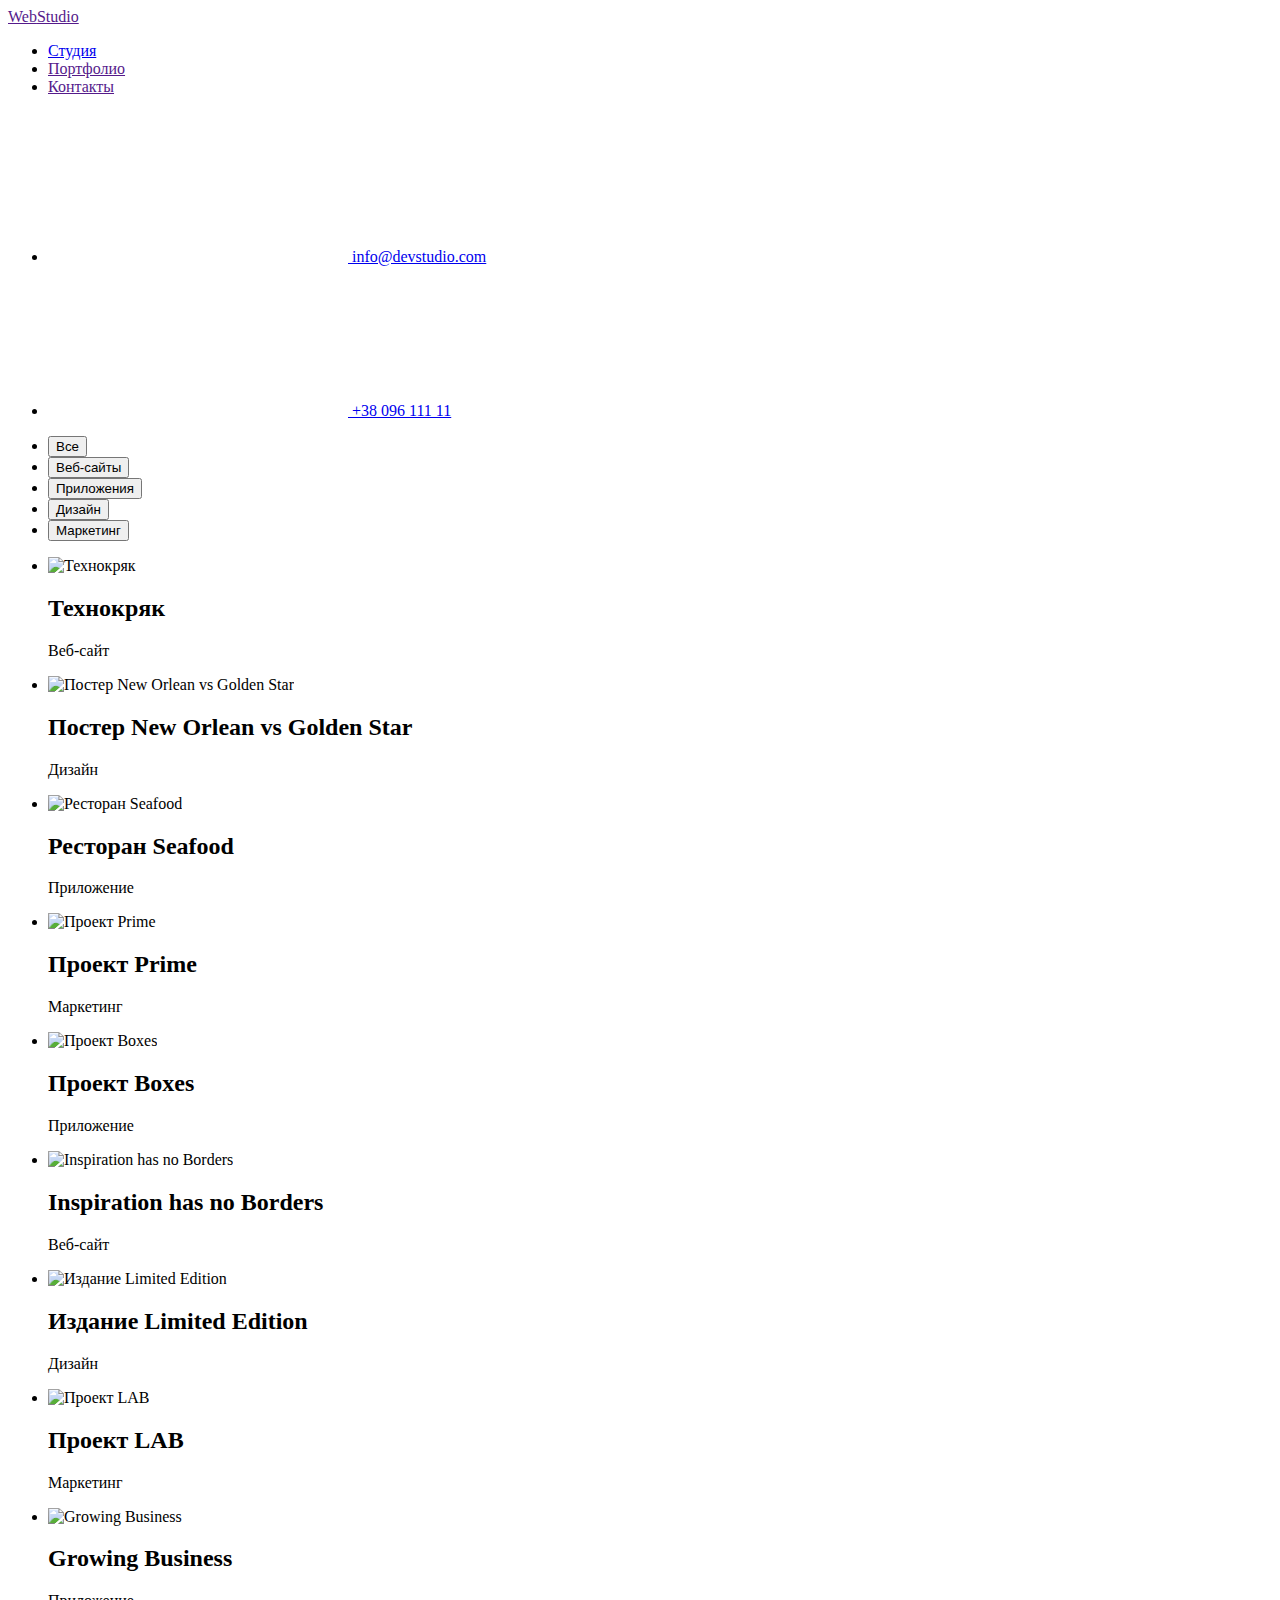
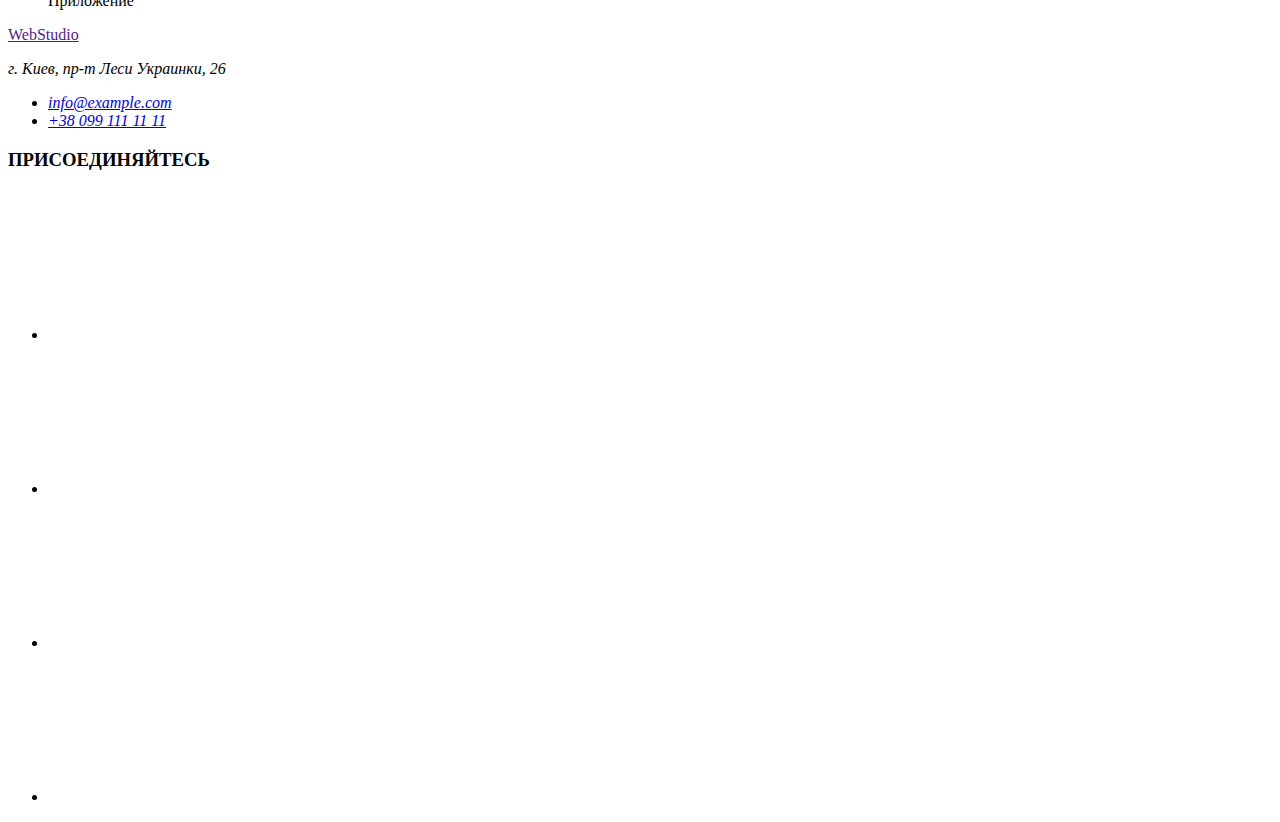
==== portfolio.html @ 8eed4dbb "добавляє основні файли" ====
<!DOCTYPE html>
<html lang="ru">

<head>
    <meta charset="UTF-8">
    <meta name="viewport" content="width=device-width, initial-scale=1.0">
    <title>Document</title>
    <link rel="preconnect" href="https://fonts.gstatic.com">
    <link
        href="https://fonts.googleapis.com/css2?family=Raleway:wght@700&family=Roboto:wght@400;500;700;900&display=swap"
        rel="stylesheet">

    <link rel="stylesheet" href="./css/styles.css">
</head>

<body class="page">
    <header class="page-header">
        <!--CONTAINER-->
        <div class="container">
            <nav class="main-nav">
                <a href="" class="page-logo__header">Web<span class="accent-black">Studio</span></a>

                <ul class="site-nav">
                    <li class="item"><a href="./index.html" class="link">Студия</a></li>
                    <li class="item"><a href="" class="link current">Портфолио</a></li>
                    <li class="item"><a href="" class="link">Контакты</a></li>
                </ul>
                <ul class="contacts">
                    <li class="item"><a href="mailto:info@devstudio.com" class="mail">
                            <svg class="address-icon">
                                <use href="./imagesdecoration/sprite.svg#icon-envelope"></use>
                            </svg>
                            info@devstudio.com</a></li>
                    <li class="item"><a href="tel:+3809611111" class="phone">
                            <svg class="address-icon-smartphone">
                                <use href="./imagesdecoration/sprite.svg#icon-smartphone"></use>
                            </svg>
                            +38 096 111 11</a></li>
                </ul>
            </nav>
        </div>
    </header>
    <main>
        <section class="feature-list-portfolio">
            <!--CONTAINER-->
            <div class="container">
                <ul class="filter">

                    <li class="item"><button class="portf-button">Все</button></li>
                    <li class="item"><button class="portf-button">Веб-сайты</button></li>
                    <li class="item"><button class="portf-button">Приложения</button></li>
                    <li class="item"><button class="portf-button">Дизайн</button></li>
                    <li class="item"><button class="portf-button">Маркетинг</button></li>
                </ul>
                <ul class="flex-element">

                    <li class="item-element">
                        <article class="card-portfolio">
                            <div class="thumb-portfolio">
                                <img src="./imagesforportf/photo1.jpg" alt="Технокряк" width="370" />
                            </div>
                            <div class="element-container">
                                <h2 class="title"> Технокряк</h2>
                                <p class="variety"> Веб-сайт</p>
                            </div>
                        </article>
                    </li>

                    <li class="item-element">
                        <article class="card-portfolio">
                            <div class="thumb-portfolio">
                                <img src="./imagesforportf/photo2.jpg" alt="Постер New Orlean vs Golden Star"
                                    width="370" />
                            </div>
                            <div class="element-container">
                                <h2 class="title"> Постер New Orlean vs Golden Star</h2>
                                <p class="variety"> Дизайн</p>
                            </div>
                        </article>
                    </li>

                    <li class="item-element">
                        <article class="card-portfolio">
                            <div class="thumb-portfolio">
                                <img src="./imagesforportf/photo3.jpg" alt="Ресторан Seafood" width="370" />
                            </div>
                            <div class="element-container">
                                <h2 class="title"> Ресторан Seafood</h2>
                                <p class="variety"> Приложение</p>
                            </div>
                        </article>
                    </li>

                    <li class="item-element">
                        <article class="card-portfolio">
                            <div class="thumb-portfolio">
                                <img src="./imagesforportf/photo4.jpg" alt="Проект Prime" width="370" />
                            </div>
                            <div class="element-container">
                                <h2 class="title"> Проект Prime</h2>
                                <p class="variety"> Маркетинг</p>
                            </div>
                        </article>
                    </li>

                    <li class="item-element">
                        <article class="card-portfolio">
                            <div class="thumb-portfolio">
                                <img src="./imagesforportf/photo5.jpg" alt="Проект Boxes" width="370" />
                            </div>
                            <div class="element-container">
                                <h2 class="title"> Проект Boxes</h2>
                                <p class="variety"> Приложение</p>
                            </div>
                        </article>
                    </li>

                    <li class="item-element">
                        <article class="card-portfolio">
                            <div class="thumb-portfolio">
                                <img src="./imagesforportf/photo6.jpg" alt="Inspiration has no Borders" width="370" />
                            </div>
                            <div class="element-container">
                                <h2 class="title"> Inspiration has no Borders</h2>
                                <p class="variety"> Веб-сайт</p>
                            </div>
                        </article>
                    </li>

                    <li class="item-element">
                        <article class="card-portfolio">
                            <div class="thumb-portfolio">
                                <img src="./imagesforportf/photo7.jpg" alt="Издание Limited Edition" width="370" />
                            </div>
                            <div class="element-container">
                                <h2 class="title"> Издание Limited Edition</h2>
                                <p class="variety"> Дизайн</p>
                            </div>
                        </article>
                    </li>

                    <li class="item-element">
                        <article class="card-portfolio">
                            <div class="thumb-portfolio">
                                <img src="./imagesforportf/photo8.jpg" alt="Проект LAB" width="370" />
                            </div>
                            <div class="element-container">
                                <h2 class="title"> Проект LAB</h2>
                                <p class="variety"> Маркетинг</p>
                            </div>
                        </article>
                    </li>

                    <li class="item-element">
                        <article class="card-portfolio">
                            <div class="thumb-portfolio">
                                <img src="./imagesforportf/photo9.jpg" alt="Growing Business" width="370" />
                            </div>
                            <div class="element-container">
                                <h2 class="title"> Growing Business</h2>
                                <p class="variety"> Приложение</p>
                            </div>
                        </article>
                    </li>
                </ul>
            </div>
        </section>
    </main>
    <footer class="footer">
        <div class="footer-content">
            <div class="container">
    
                <a href="" class="page-logo__footer">Web<span class="accent-white">Studio</span></a>
    
                <address class="address-footer">
                    <p class="address">г. Киев, пр-т Леси Украинки, 26 </p>
                    <ul class="contact-info">
    
                        <li><a href="info@example.com" class="mail-contact">info@example.com</a></li>
    
                        <li><a href="tel:+380991111111" class="address-contact">+38 099 111 11 11</a></li>
                    </ul>
                </address>
            </div>
            <!-- FOOTER Social networks -->
            <div class="container">
                <h3 class="footer-networks"> ПРИСОЕДИНЯЙТЕСЬ </h3>
                <ul class="social-icons-footer">
                    <li class="social-icons-item-footer">
                        <a href="" class="social-icons-link-footer" target="_blank" rel="noopener noreferrer">
                            <svg class="social-icons-svg-footer">
                                <use href="./imagesdecoration/sprite.svg#icon-instagram"></use>
                            </svg>
                        </a>
                    </li>
    
                    <li class="social-icons-item-footer">
                        <a href="" class="social-icons-link-footer" target="_blank" rel="noopener noreferrer">
                            <svg class="social-icons-svg-footer">
                                <use href="./imagesdecoration/sprite.svg#icon-twitter"></use>
                            </svg>
                        </a>
                    </li>
    
                    <li class="social-icons-item-footer">
                        <a href="" class="social-icons-link-footer" target="_blank" rel="noopener noreferrer">
                            <svg class="social-icons-svg-footer">
                                <use href="./imagesdecoration/sprite.svg#icon-facebook"></use>
                            </svg>
                        </a>
                    </li>
    
                    <li class="social-icons-item-footer">
                        <a href="" class="social-icons-link-footer" target="_blank" rel="noopener noreferrer">
                            <svg class="social-icons-svg-footer">
                                <use href="./imagesdecoration/sprite.svg#icon-linkedin"></use>
                            </svg>
                        </a>
                    </li>
    
                </ul>
            </div>
        </div>
    </footer>
    
    
    </body>
    
    </html>
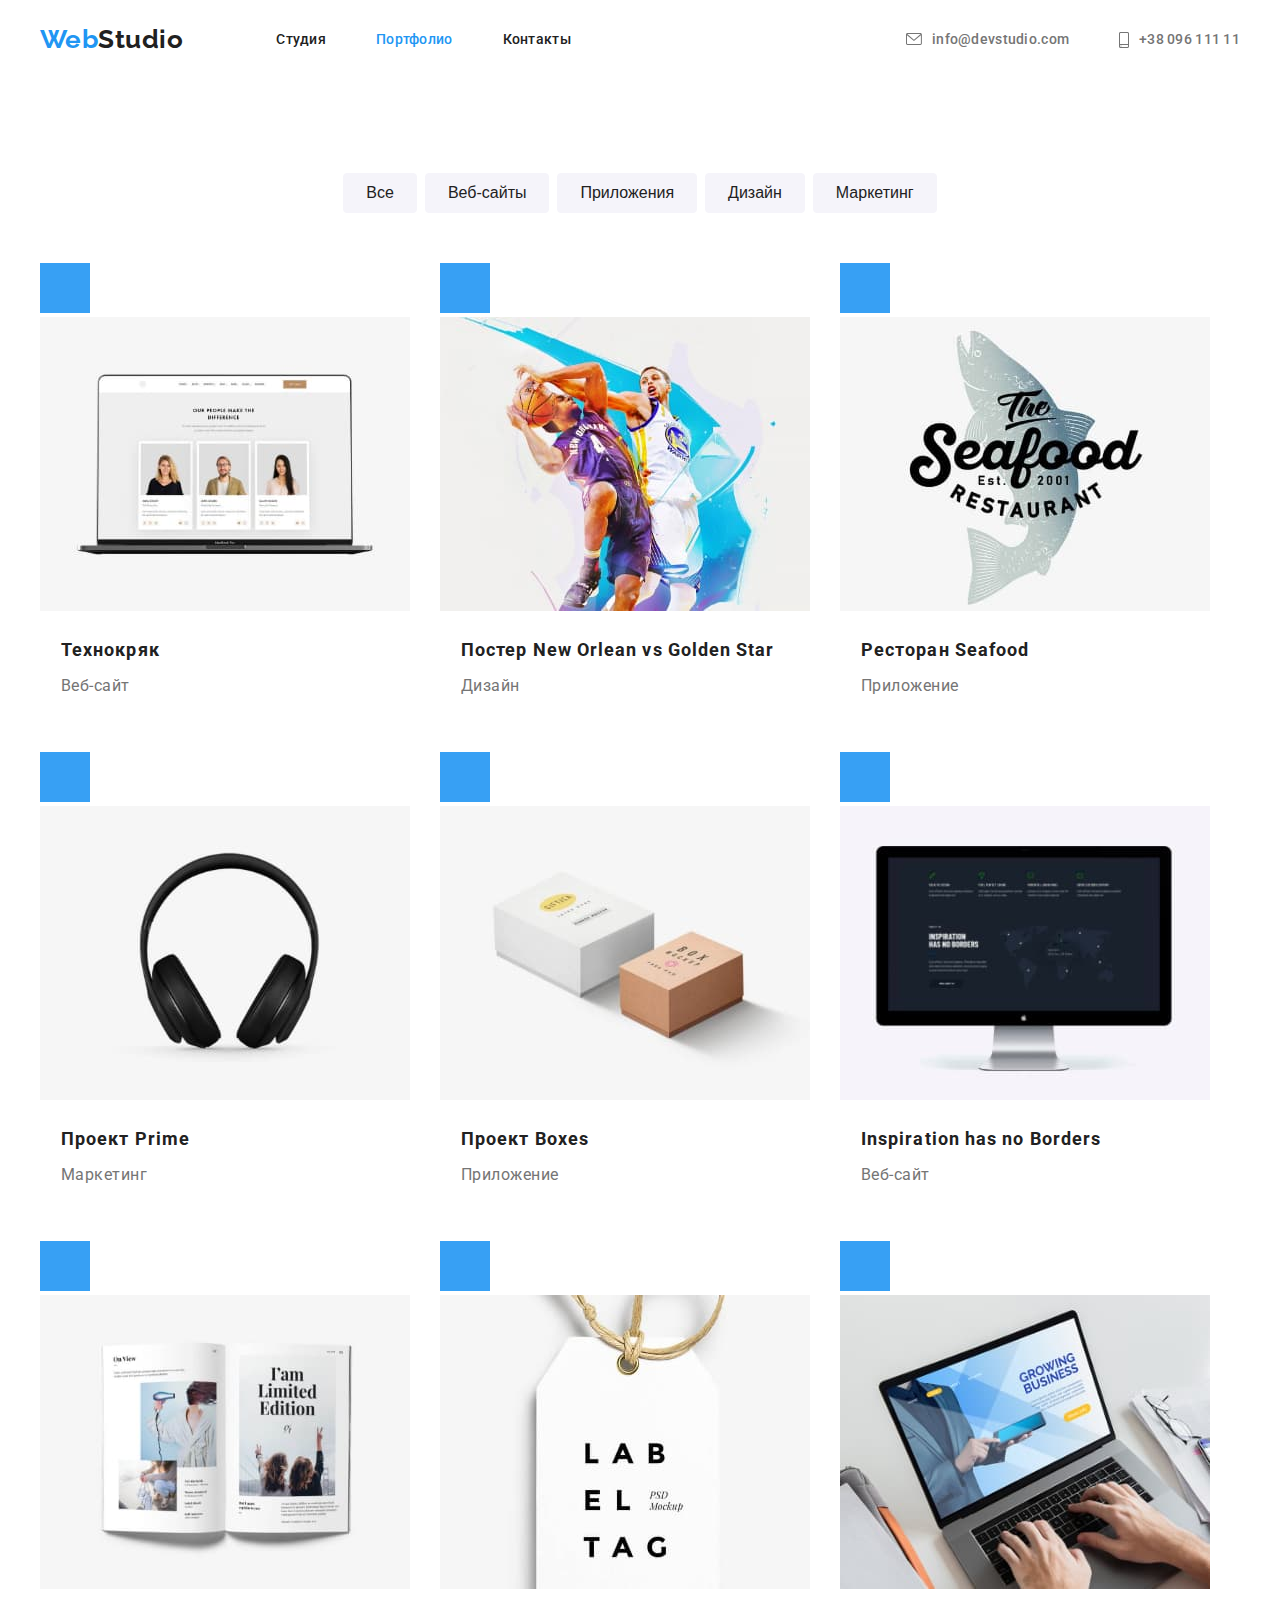
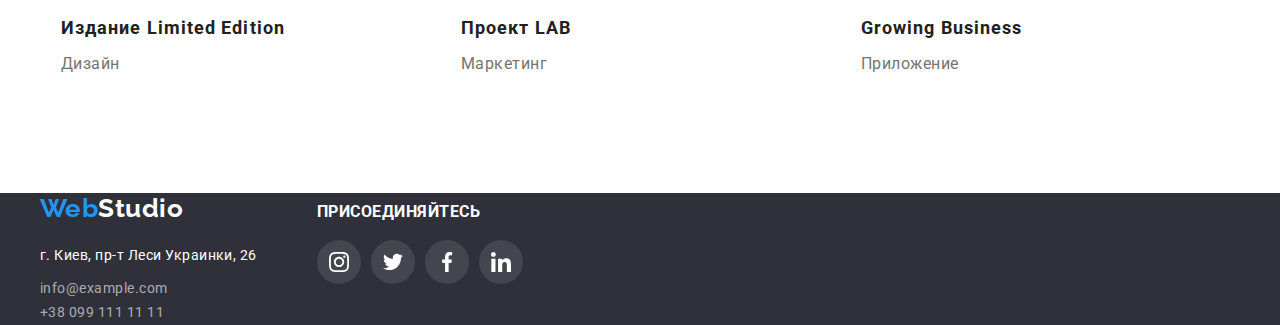
==== commit b798b8c6: "nkjl" ====
--- a/portfolio.html
+++ b/portfolio.html
@@ -167,8 +167,8 @@
         </section>
     </main>
     <footer class="footer">
-        <div class="footer-content">
-            <div class="container">
+        <div class="footer-content container">
+            <div class="logo-footer-container">
     
                 <a href="" class="page-logo__footer">Web<span class="accent-white">Studio</span></a>
     
@@ -183,7 +183,7 @@
                 </address>
             </div>
             <!-- FOOTER Social networks -->
-            <div class="container">
+            <div class="">
                 <h3 class="footer-networks"> ПРИСОЕДИНЯЙТЕСЬ </h3>
                 <ul class="social-icons-footer">
                     <li class="social-icons-item-footer">
--- a/css/styles.css
+++ b/css/styles.css
@@ -0,0 +1,1021 @@
+/*styles for index.html*/
+
+:root {
+  --primary-text-color: #757575;
+
+  --title-text-color: #212121;
+
+  --accent-color: #2196f3;
+
+  --primary-white-color: #ffffff;
+}
+
+body {
+  /*background-color: #f5f4fa;*/
+  color: #757575;
+
+  font-family: Roboto, sans-serif;
+
+  letter-spacing: 0.03em;
+
+  margin: 0;
+}
+
+/* цвет основного текста #757575 */
+
+/* вторичный цвет текста #212121 */
+
+/* белый цвет текста #FFFFFF */
+
+/* акцент : #2196F3 */
+
+/*Утиліти*/
+div {
+  padding: 0;
+  margin: 0;
+  list-style: none;
+}
+
+* {
+  margin: 0;
+  padding: 0;
+}
+
+/*general info about container*/
+
+.container {
+  width: 1200px;
+  padding-left: 15px;
+  padding-right: 15px;
+  margin-left: auto;
+  margin-right: auto;
+}
+/*Page header*/
+
+.page-header {
+  background-color: var(--primary-white-color);
+}
+ 
+.page-header {
+  border-bottom: 1px;
+}
+
+/*Main nav*/
+
+.main-nav,
+.site-nav,
+.contacts {
+  display: flex;
+}
+
+.main-nav {
+  /*padding-top: 24px;*/
+  align-items: center;
+}
+
+
+.site-nav {
+  display: flex;
+  margin-left: 93px;
+}
+
+.address-icon {
+  width: 16px;
+  height: 12px;
+  fill: currentColor;
+  margin-right: 10px;
+}
+
+.address-icon-smartphone {
+  width: 10px;
+  height: 16px;
+  fill: currentColor;
+  margin-right: 10px;
+}
+
+
+/*.site-nav .item {
+  outline:1px solid red;
+  background-color: blue;
+  /*margin-right: 50px;*/
+
+
+/*.site-nav .item:last-child {
+  margin-right: 0;
+}*/
+
+/*.site-nav .item:not(:last-child) {
+  margin-right: 50px;
+}*/
+
+.site-nav .item + .item {
+  margin-left: 50px;
+}
+
+
+.site-nav .link {
+  display: block;
+  padding-top: 32px;
+  padding-bottom: 32px;
+  
+  color: var(--title-text-color);
+
+  font-weight: 500;
+  font-size: 14px;
+  line-height: 1.1;
+  letter-spacing: 0.02em;
+  
+}
+
+.site-nav .link:hover,
+.site-nav .link:focus {
+  color: var(--accent-color);
+}
+
+.site-nav .link:focus {
+  border: none;
+}
+
+.site-nav .link.current {
+  color: var(--accent-color);
+}
+
+
+.contacts {
+  background-color: var(--primary-white-color);
+  margin-left: auto;
+  /*padding-top: 32px;
+  padding-bottom: 32px;
+  /*margin-left: 165.5px;*/
+}
+
+.contacts .item + .item {
+  margin-left: 50px;
+}
+
+
+/* Logo */
+.page-logo__header {
+  color: var(--accent-color);
+}
+.accent-black {
+  color: var(--title-text-color);
+}
+.page-logo__header,
+.accent-black {
+  font-family: raleway, sans-serif;
+
+  font-weight: bold;
+  font-size: 26px;
+  line-height: 1.19;
+}
+
+a {
+  text-decoration: none;
+}
+
+
+
+.contacts .mail {
+  color: var(--primary-text-color);
+  font-weight: 500;
+  font-size: 14px;
+  line-height: 1.1;
+  letter-spacing: 0.02em;
+
+  display: flex;
+  align-items: center;
+  /*margin-right: 50px;*/
+}
+
+.contacts .mail:hover {
+  color: var(--accent-color);
+}
+.contacts .phone {
+  color: var(--primary-text-color);
+
+  font-weight: 500;
+  font-size: 14px;
+  line-height: 1.1;
+  letter-spacing: 0.02em;
+
+  display: flex;
+  align-items: center;
+}
+.contacts .phone:hover {
+  color: var(--accent-color);
+}
+
+
+
+/* Hero*/
+
+/*.container-hero {
+  background-color: #2f303a;
+  width: 1200px;
+  padding-left: 15px;
+  padding-right: 15px;
+  margin-left: auto;
+  margin-right: auto;
+  border: 1px solid red;
+}*/
+
+/*.hero {
+  max-width: 1600px;
+  margin: 0 auto;
+  background-color: #2f303a;
+}*/
+
+.hero .hero-title {
+  margin: auto;
+}
+
+.hero-title {
+ 
+  color: #ffffff;
+
+  font-weight: 900;
+  font-size: 44px;
+  line-height: 1.36;
+  text-align: center;
+  letter-spacing: 0.06em;
+  text-transform: uppercase;
+  max-width: 696px;
+  margin: 0 auto;
+  margin-bottom: 30px;
+}
+
+.hero-index {
+  /*background-color: #2f303a;*/
+  padding: 200px 0;
+}
+
+.container-hero {
+  /*background-color: #2f303a;*/
+  width: 1200px;
+  padding-left: 15px;
+  padding-right: 15px;
+  margin-left: auto;
+  margin-right: auto;
+}
+
+/*Overlay*/
+
+.hero-index {
+  max-width: 1600px;
+  height: 600px;
+  margin-left: auto;
+  margin-right: auto;
+  background-image: linear-gradient(
+    to right,
+   rgba(47, 48, 58, 0.4), 40%, rgba(47, 48, 58, 0.4)
+   ),
+   url("../images/lowImgheader.jpg");
+  /*background-image: url("../images/lowImgheader.jpg");*/
+  background-size: cover;
+  background-repeat: no-repeat;
+  background-position: center;
+}
+
+/*Button*/
+
+.button {
+  width: 200px;
+}
+
+/*html {
+  box-sizing: border-box;
+}
+
+*,
+*::before,
+*::after {
+  box-sizing: inherit;
+}*/
+
+.button {
+  border-radius: 4px;
+  padding: 10px 32px;
+  color: var(--title-text-color);
+  background-color: var(--primary-white-color);
+  border: 1px solid transparent;
+  border-color: var(--accent-color);
+
+  min-width: 200px;
+  margin: 0 auto;
+  font-weight: bold;
+  font-size: 16px;
+  line-height: 1.8;
+  text-align: center;
+  align-items: center;
+  display: inline-block;
+  
+}
+
+.button {
+  display: block;
+  background-color: var(--accent-color);
+  color: var(--primary-white-color);
+  margin: 0 auto;
+  padding: 0 auto;
+  padding: 6.22px;
+}
+
+/* section*/
+
+.work {
+  /*
+  padding-left: 15px;
+  padding-right: 15px;
+  margin-left: auto;
+  margin-right: auto;
+  /*background-color: #e5e5e5;*/
+}
+
+.work  {
+  padding-top: 94px;
+  padding-bottom: 94px;
+}
+
+.section-title {
+  text-align: center;
+}
+
+.section-photo {
+  padding: 0;
+  margin: 0;
+  display: flex;
+
+  margin-left: -30px;
+}
+.section-photo > .photo {
+  flex-basis: calc(100% / 3 - 30px);
+  margin-left: 30px;
+}
+
+.section-work .section-title {
+  margin: 0 auto;
+  margin-bottom: 50px;
+  color: var(--title-text-color);
+
+  font-weight: 700;
+  font-size: 36px;
+  line-height: 1.16;
+  text-align: center;
+}
+
+
+.photo li {
+  margin-right: 30px;
+}
+
+.photo li:last-child {
+margin-right: 0;
+}
+
+
+.photo:nth-child(1n) {
+  margin-right: 0px;
+}
+
+/* Features */
+
+/*.title-list {
+  width: 270px;
+  display: inline-block;
+  display: flex;
+  margin-top: 94px;
+  margin-bottom: 94px;
+}*/
+
+/*.feature-list li {
+  width: 270px;
+  display: flex;
+  display: inline-block;
+  margin-top: 94px;
+  margin-bottom: 94px;*/
+}
+
+/*.feature-list .container {
+  background-color: #e5e5e5;
+}*/
+
+
+.content-list li {
+  width: 270px;
+  display: inline-block;
+  /*margin-top: 94px;*/
+}
+
+.title-list {
+ margin-right: 23px;
+ 
+}
+.title-list:last-child {
+  margin-right: 0;
+}
+
+.title-list-container {
+  display: flex;
+  align-items: center;
+  justify-content: center;
+  content:"";
+  height: 120px;
+  border-radius: 4px;
+  background-repeat: no-repeat;
+  background-color: #F5F4FA;
+  margin-bottom: 30px;
+  ;
+}
+
+
+
+/*.icon-attention::before {
+  background-image: url("../imagesdecoration/Vector.svg");
+}
+
+.icon-punctuality::before {
+  background-image: url("../imagesdecoration/Vector.svg2.svg");
+}
+
+.icon-planning::before {
+  background-image: url("../imagesdecoration/Vector.svg3.svg");
+}
+
+.icon-modern::before {
+  background-image: url("../imagesdecoration/astronaut\ 1.svg");
+}
+*/
+
+.icons {
+  display: flex;
+  align-items: center;
+  justify-content: center;
+}
+
+.icons-link {
+  display: flex;
+  align-items: center;
+  justify-content: center;
+  fill: #212121;
+}
+
+.icons-svg {
+  width: 70px;
+  height: 70px;
+}
+/*.icons-svg:hover,
+.icons-svg:focus {
+  stroke: var(--accent-color);
+}*/
+
+.feature {
+  padding-top: 94px;
+  display: flex;
+}
+
+.content-list {
+  display: flex;
+  margin-left: -30px;
+}
+
+.content-list > .title-list {
+  padding: 0;
+  margin: 0;
+  flex-basis: calc(100% / 4 -30px);
+
+  margin-left: 30px;
+}
+
+.feature .title {
+  margin-top: 0;
+  margin-bottom: 10px;
+  color: var(--title-text-color);
+
+  font-weight: 700;
+  font-size: 14px;
+  line-height: 1.1;
+  text-transform: uppercase;
+}
+
+
+.feature .paragraph {
+  margin-top: 0;
+  margin-bottom: 0;
+  color: var(--primary-text-color);
+
+  font-weight: normal;
+  font-size: 14px;
+  line-height: 1.7;
+}
+
+/* Our team*/
+
+img {
+  display: block;
+  max-width: 100%;
+}
+
+.card-thumb {
+  outline: 1px solid transparent;
+}
+
+.content-team * {
+  outline: 1px solid transparent;
+}
+
+.card-content {
+  padding: 30px;
+  margin-left: auto;
+  margin-right: auto;
+  border: 1px solid transparent;
+  background-color: var(--primary-white-color);
+}
+
+.occupation {
+  margin-top: 10px;
+  margin-bottom: 16px;
+}
+
+.team {
+  padding-top: 94px;
+  padding-bottom: 94px;
+  background-color: #f5f4fa;
+}
+
+.content-team {
+  background-color: var(--primary-white-color);
+}
+
+.our-team {
+  padding: 0;
+  margin: 0;
+  display: flex;
+  margin-left: -30px;
+}
+
+.our-team > .content-team {
+flex-basis: calc(100% / 4 - 30px);
+margin-left: 30px;
+}
+
+/*.content-team {
+  /*display: inline-block;
+  display:inline-block;
+  align-items: center;
+  /*width: 270px;*/
+  /*margin-top: 50px;
+  margin-bottom: 94px;
+  margin-right: 30px;*/
+
+
+.content-team:last-child {
+  margin-right: 0;
+}
+
+.occupation {
+  margin-top: 10px;
+  margin-bottom: 16px;
+}
+
+.section-title {
+  margin: 0 auto;
+  margin-bottom: 50px;
+  color: var(--title-text-color);
+
+  font-weight: 700;
+  font-size: 36px;
+  line-height: 1.16;
+  text-align: center;
+}
+
+.title .occupation {
+}
+
+.our-team .title {
+  color: var(--title-text-color);
+  margin-top: 0;
+  margin-bottom: 10px;
+
+  font-weight: 500;
+  font-size: 16px;
+  line-height: 1.18;
+  text-align: center;
+}
+
+.our-team .occupation {
+  margin-top: 10;
+  margin-bottom: 16;
+  color: var(--primary-text-color);
+
+  font-weight: normal;
+  font-size: 16px;
+  line-height: 1.18;
+  text-align: center;
+}
+
+.social-icons {
+  display: inline-flex;
+}
+
+.social-icons-svg {
+  width: 20px;
+  height: 20px;
+  fill: #AFB1B8;
+}
+
+.social-icons-link {
+  display: flex;
+  align-items: center;
+  justify-content: center;
+  width: 44px;
+  height: 44px;
+  border-radius: 50%;
+  background-color: var(--primary-white-color);
+}
+
+.social-icons-item:not(:last-child) {
+ margin-right: 10px;
+}
+
+.social-icons-link:hover,
+.social-icons-link:focus {
+  background-color: var(--accent-color);
+}
+
+.social-icons-link:hover .social-icons-svg,
+.social-icons-link:focus .social-icons-svg {
+ fill: #fff;
+}
+
+ /*CARD-SET*/
+
+ .section-icons {
+   padding-top: 94px;
+   padding-bottom: 94px;
+   background-color: #e5e5e5;
+ }
+
+ .icons-set {
+   display: flex;
+   align-items: center;
+   justify-content: center;
+ }
+ 
+ .section-title {
+   /*margin-top: 94px;*/
+   margin-bottom: 50px;
+ }
+ 
+
+.item-icons{
+  display: flex;
+  align-items: center;
+  justify-content: center;
+  height: 92px;
+  flex-basis: calc(100% / 6 - 30px);
+  border: 1px solid #AFB1B8;
+  border-radius: 4px;
+}
+
+.item-icons:not(:last-child) {
+  margin-right: 30px;
+ 
+}
+
+
+.clients-icons-svg {
+  fill: #AFB1B8;
+  display: flex;
+  text-align: center;
+}
+
+.clients-icons-svg:hover,
+.clients-icons-svg:focus {
+  fill: var(--accent-color);
+}
+
+/*.icons-set {
+  margin-left: auto;
+  margin-right: auto;
+  
+}
+
+.icons-set > .item-icons {
+  margin-left: auto;
+  margin-right: auto; 
+}*/
+
+/* Footer*/
+.footer {
+  background-color: #2f303a;
+}
+
+.logo-container {
+  margin-top: 60px;
+  margin-bottom: 20px;
+}
+
+.contact-list-mail {
+  margin-top: 9px;
+}
+
+.contact-list-phone {
+  margin-top: 9px;
+  margin-bottom: 60px;
+}
+/* Logo for footer*/
+
+.page-logo__footer {
+  display: block;
+  margin-bottom: 20px;
+}
+
+.page-logo__footer {
+  color: var(--accent-color);
+  font-family: raleway, sans-serif;
+  font-style: normal;
+  font-weight: 700;
+  font-size: 26px;
+  line-height: 1.19;
+}
+.accent-white {
+  color: var(--primary-white-color);
+  font-family: raleway, sans-serif;
+  font-style: normal;
+  font-weight: 700;
+  font-size: 26px;
+  line-height: 1.19;
+  margin-bottom: 20px;
+}
+
+.page-logo__footer {
+  margin-bottom: 20px;
+}
+
+.address {
+  margin-bottom: 9px;
+}
+
+.mail-contact {
+  margin-bottom: 9px;
+}
+
+/*.footer .container {
+  padding-top: 60px;
+}
+
+.footer .container {
+  padding-bottom: 60px;
+}*/
+
+/*.footer .address-footer {
+  padding-top: 20px;
+}*/
+
+.logo-footer-container {
+  margin-right: 60px;
+}
+
+.footer .address {
+  color: var(--primary-white-color);
+
+  font-style: normal;
+  font-weight: normal;
+  font-size: 14px;
+  line-height: 1.7;
+}
+
+.contact-info {
+  display: block;
+}
+.footer .address-contact {
+  color: rgba(100%, 100%, 100%, 60%);
+
+  font-style: normal;
+  font-weight: normal;
+  font-size: 14px;
+  line-height: 1.7;
+}
+
+.footer .mail-contact {
+  color: rgba(100%, 100%, 100%, 60%);
+
+  font-style: normal;
+  font-weight: normal;
+  font-size: 14px;
+  line-height: 1.7;
+}
+
+/* FOOTER Social networks */
+
+.footer-content {
+  display: flex;
+  align-items: baseline;
+}
+
+.footer-networks {
+  color:var(--primary-white-color);
+  font-style: normal;
+  font-weight: bold;
+  font-size: 16px;
+  line-height: 16px;
+  margin-bottom: 20px;
+}
+
+.social-icons-footer {
+  display: inline-flex;
+}
+
+.social-icons-svg-footer {
+  width: 20px;
+  height: 20px;
+  fill: var(--primary-white-color);
+}
+
+.social-icons-link-footer:hover,
+.social-icons-link-footer:focus {
+  background-color: var(--accent-color);
+}
+
+.social-icons-link-footer {
+  display: flex;
+  align-items: center;
+  justify-content: center;
+  width: 44px;
+  height: 44px;
+  border-radius: 50%;
+  background-color: #44454E;
+}
+
+.social-icons-item-footer:not(:last-child) {
+ margin-right: 10px;
+}
+
+/*styles for portfolio.html*/
+
+:root {
+  --primary-text-color: #757575;
+
+  --title-text-color: #212121;
+
+  --accent-color: #2196f3;
+
+  --primary-white-color: #ffffff;
+}
+
+ul {
+  padding: 0;
+  margin: 0;
+  list-style: none;
+}
+
+/* section*/
+
+.feature-list-portfolio {
+  padding-top: 94px;
+  padding-bottom: 94px;
+}
+
+.section-title {
+  color: var(--title-text-color);
+}
+
+
+.portf-button { 
+  border-radius: 4px;
+  padding: 6px 22px;
+  border: 1px solid transparent;
+  border-color: #f5f4fa;
+  background-color: #f5f4fa;
+  display: inline-block;
+
+  color: var(--title-text-color);
+
+  font-weight: 500;
+  font-size: 16px;
+  line-height: 1.6;
+  text-align: center;
+  min-width: 73px;
+}
+
+
+.filter .portf-button:hover,
+.filter .portf-button:focus {
+  background-color: var(--accent-color);
+  color: var(--primary-white-color);
+  outline: auto;
+}
+
+
+.portfolio-button :hover
+:focus {
+  /*background-color: var(--accent-color);*/
+  color: var(--accent-color);
+  border: 1px solid transparent;
+  /*border-color: var(--accent-color);*/
+  outline: auto;
+}
+
+.filter {
+  display: flex;
+  justify-content: center;
+  margin-bottom: 50px;
+  /*margin-top: -30px;
+  margin-left: -30px;*/
+}
+
+
+.filter .item + .item {
+  margin-left: 8px;
+}
+
+.flex-element{
+  padding: 0;
+  margin: 0;
+
+  display: flex;
+  flex-wrap:wrap;
+
+  margin-left: -30px;
+  margin-top: -30px;
+}
+
+.flex-element > .item-element{
+  flex-basis: calc(100% / 3 -30px);
+  margin-left: 30px;
+  margin-top: 30px;
+}
+
+.thumb-portfolio {
+  outline: 1px solid transparent;
+}
+
+.thumb-portfolio::before {
+display: inline-block;
+content: "";
+width: 50px;
+height: 50px;
+background-color: rgba(33, 150, 243, 0.9);
+}
+
+.item-element * {
+  outline: 1px solid transparent;
+}
+
+.element-container {
+  margin-left: auto;
+  margin-right: auto;
+  padding: 20px;
+  border: 1px solid transparent;
+  background-color: var(--primary-white-color);
+}
+
+.title {
+  margin-bottom: 4px;
+}
+
+
+.item-element:nth-child(3n) {
+  margin-right: 0;
+}
+
+.variety {
+  margin-top: 4px;
+}
+
+.item-element .flex-element {
+  width: 370px;
+  display: inline-block;
+  background-color: #ffffff;
+  margin-right: 30px;
+  margin-bottom: 30px;
+}
+
+
+
+.flex-element:nth-child(3n) {
+  margin-right: 0;
+}
+
+
+.feature-list-portfolio .title {
+  margin-top: 0;
+  margin-bottom: 4;
+  color: var(--title-text-color);
+
+  font-weight: 700;
+  font-size: 18px;
+  line-height: 2;
+  letter-spacing: 0.06em;
+}
+
+.feature-list-portfolio .variety {
+  margin-top: 0;
+  margin-bottom: 0;
+  color: var(--primary-text-color);
+
+  font-weight: normal;
+  font-size: 16px;
+  line-height: 1.8;
+}
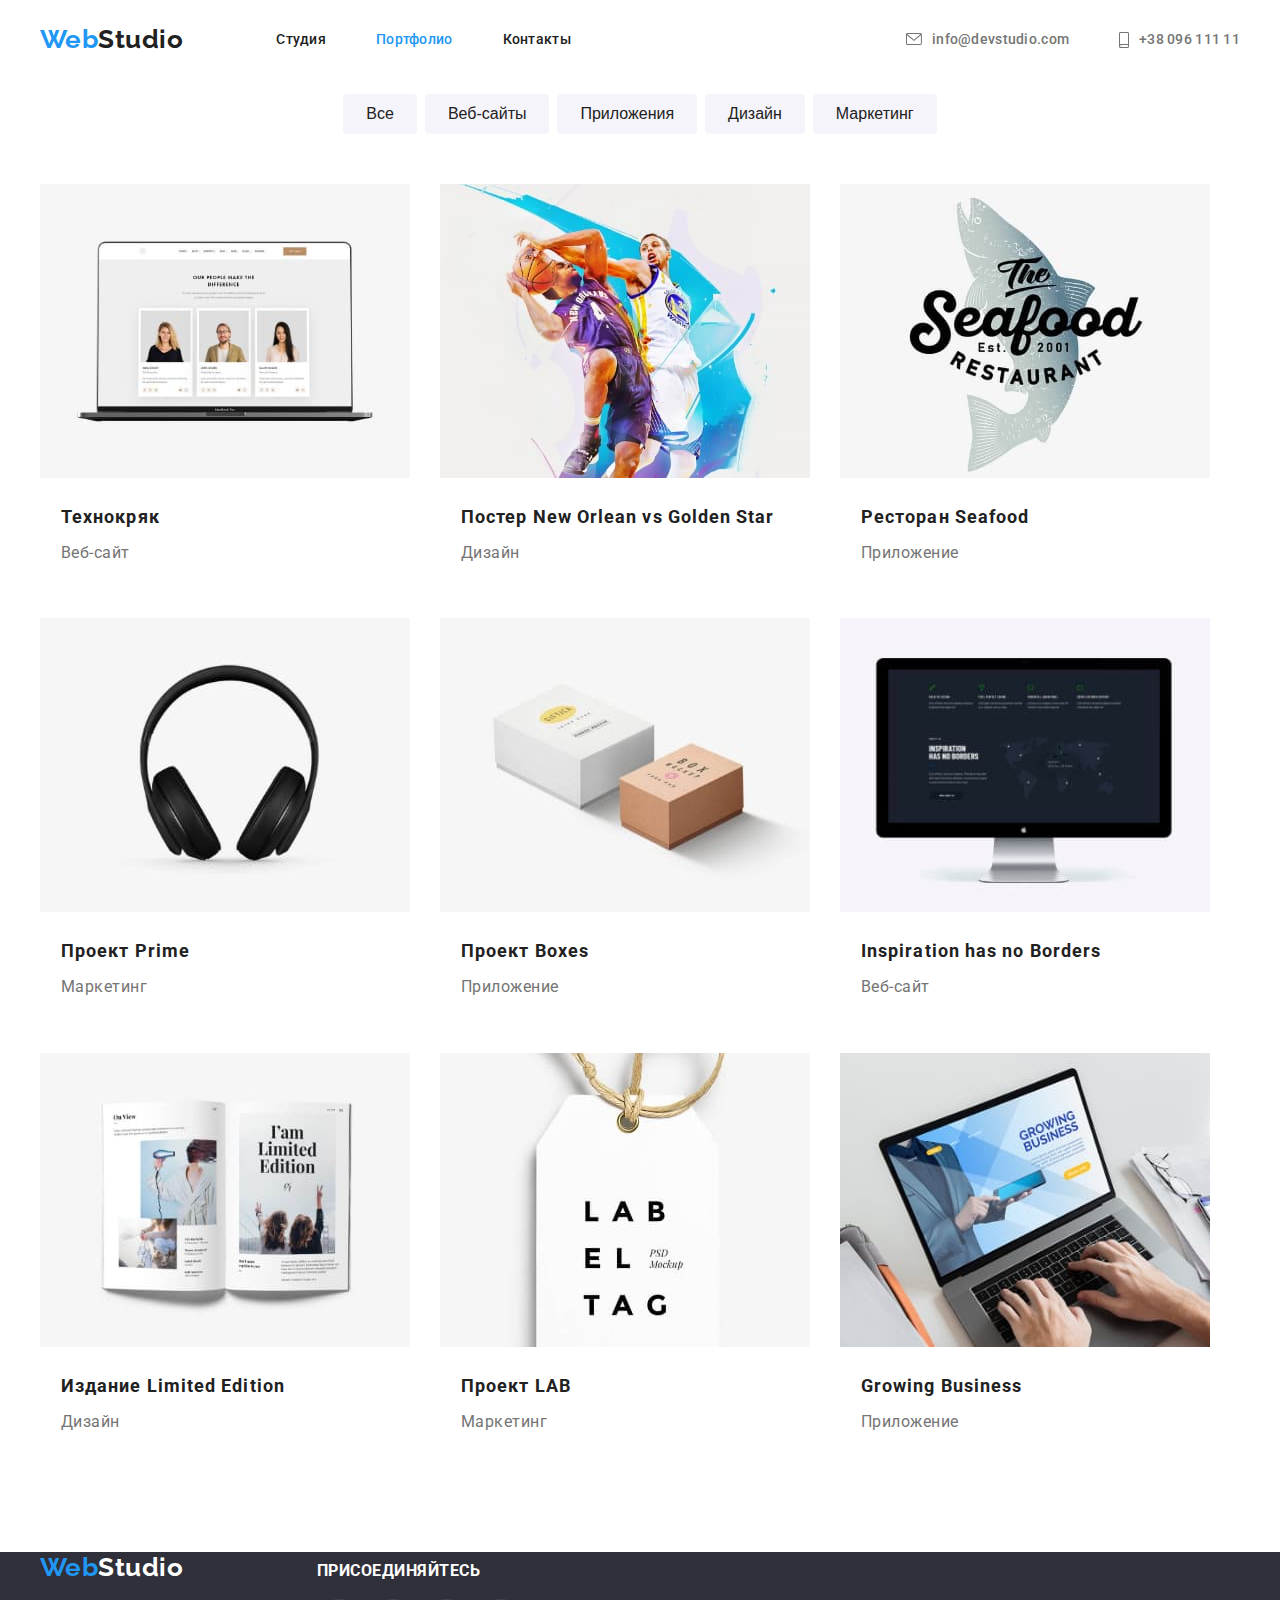
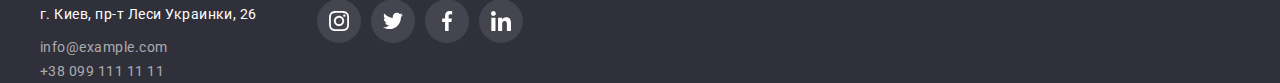
==== commit fa446985: "добавляє позиціоновані елементи для портфоліо" ====
--- a/portfolio.html
+++ b/portfolio.html
@@ -58,11 +58,17 @@
                         <article class="card-portfolio">
                             <div class="thumb-portfolio">
                                 <img src="./imagesforportf/photo1.jpg" alt="Технокряк" width="370" />
+                                <div class="overlay">
+                                    <p class="overlay-text">Технокряк это современная площадка распространения коронавируса. Компании используют эту
+                                        платформу для цифрового
+                                        шпионажа и атак на защищённые сервера конкурентов.</p>
+                                </div>
                             </div>
                             <div class="element-container">
                                 <h2 class="title"> Технокряк</h2>
                                 <p class="variety"> Веб-сайт</p>
                             </div>
+                            
                         </article>
                     </li>
 
--- a/css/styles.css
+++ b/css/styles.css
@@ -58,6 +58,10 @@
  
 .page-header {
   border-bottom: 1px;
+  position: fixed;
+  left: 0;
+  right: 0;
+  /*width: 100%;*/
 }
 
 /*Main nav*/
@@ -951,14 +955,6 @@
   outline: 1px solid transparent;
 }
 
-.thumb-portfolio::before {
-display: inline-block;
-content: "";
-width: 50px;
-height: 50px;
-background-color: rgba(33, 150, 243, 0.9);
-}
-
 .item-element * {
   outline: 1px solid transparent;
 }
@@ -1019,3 +1015,73 @@
   font-size: 16px;
   line-height: 1.8;
 }
+
+/*.overlay {
+  /*visibility: hidden;
+  opacity: 0;
+  width: 100%;
+  height: 100%;
+  top: 0;
+  left: 0;
+  position: absolute;
+  background-color: rgba(33, 150, 243, 0.9);
+} 
+
+.overlay-text {
+  padding: 63px 24px;
+}
+
+.item-element {
+  position: relative;
+} 
+
+.item-element:hover .overlay, 
+.item-element:focus .overlay {
+  opacity: 1; 
+} */
+
+.overlay {
+  position: absolute;
+  top: 50%;
+  left: 50%;
+  outline: 3px solid green;
+  transform: translate(-50%, -50%);
+  opacity: 0;
+}
+
+.card-portfolio :hover .overlay,
+.card-portfolio :focus .overlay{
+  opacity: 1;
+}
+
+.thumb-portfolio {
+  position: relative;
+}
+
+.overlay-text {
+  color: var(--primary-white-color);
+  font style: normal;
+  font weight: normal;
+  font size: 18px;
+  line height: 28px;
+  line-height: 133%;
+}
+
+.thumb-portfolio::before {
+display: inline-block;
+position: absolute;
+content: "";
+width: 100%;
+height: 100%;
+background-color: rgba(33, 150, 243, 0.9);
+opacity: 0;
+}
+
+.thumb-portfolio:hover::before,
+.thumb-portfolio:focus::before {
+  opacity: 1;
+}
+
+/*.item-element {
+  overflow: hidden;
+}*/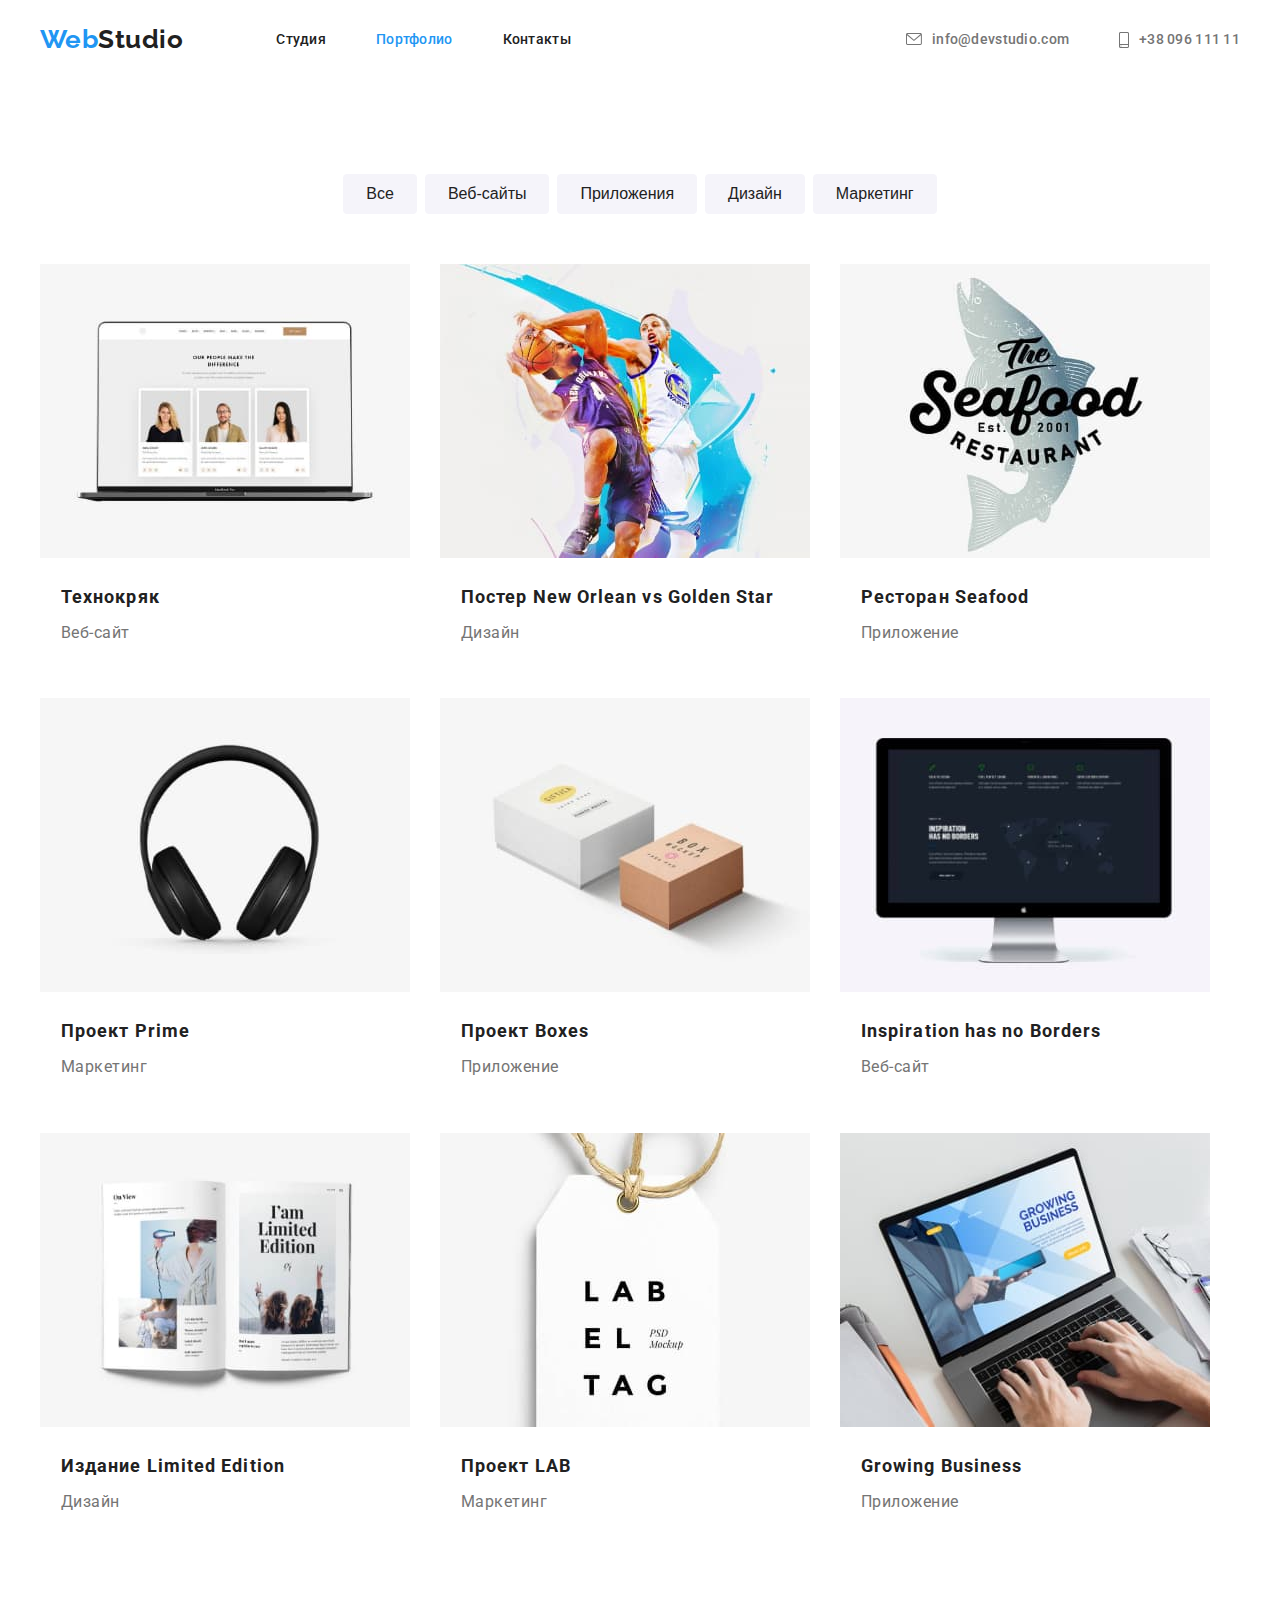
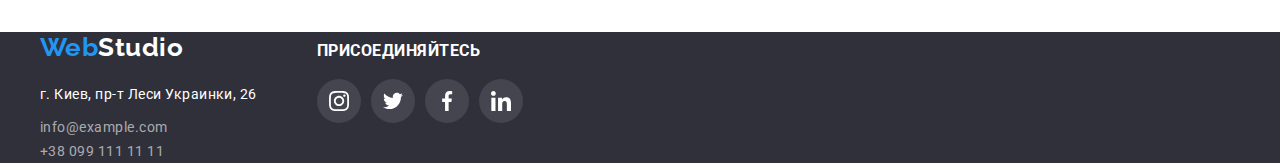
==== commit 21ac8664: "стилізує модальне вікно" ====
--- a/portfolio.html
+++ b/portfolio.html
@@ -228,7 +228,13 @@
             </div>
         </div>
     </footer>
-    
+    <script>
+        const { height: pageHeaderHeight } = document
+            .querySelector(".page-header")
+            .getBoundingClientRect();
+
+        document.body.style.paddingTop = '${pageHeaderHeight}px';
+    </script>
     
     </body>
     
--- a/css/styles.css
+++ b/css/styles.css
@@ -19,7 +19,10 @@
   letter-spacing: 0.03em;
 
   margin: 0;
-}
+
+  padding-top: 80px;
+}
+
 
 /* цвет основного текста #757575 */
 
@@ -59,9 +62,10 @@
 .page-header {
   border-bottom: 1px;
   position: fixed;
+  top: 0;
   left: 0;
-  right: 0;
-  /*width: 100%;*/
+  z-index: 50;
+  width: 100%;
 }
 
 /*Main nav*/
@@ -325,6 +329,35 @@
   padding: 6.22px;
 }
 
+/*МОДАЛЬНЕ ВІКНО*/
+ 
+.backdrop {
+  position: fixed;
+  top: 0;
+  left: 0;
+  width: 100%;
+  height: 100%;
+  background-color: rgba(0, 0, 0, 0.2);
+}
+
+.backdrop.is-hidden {
+ opacity: 0;
+ pointer-events: none;
+}
+
+.modal {
+  position: absolute;
+  top: 50%;
+  left: 50%;
+  transform:translate(-50%, -50%);
+
+  min-height: 581px;
+  min-width: 528px;
+  background-color: var(--primary-white-color);
+
+  padding-top: 221px;
+}
+
 /* section*/
 
 .work {
@@ -957,6 +990,7 @@
 
 .item-element * {
   outline: 1px solid transparent;
+  z-index: 40;
 }
 
 .element-container {
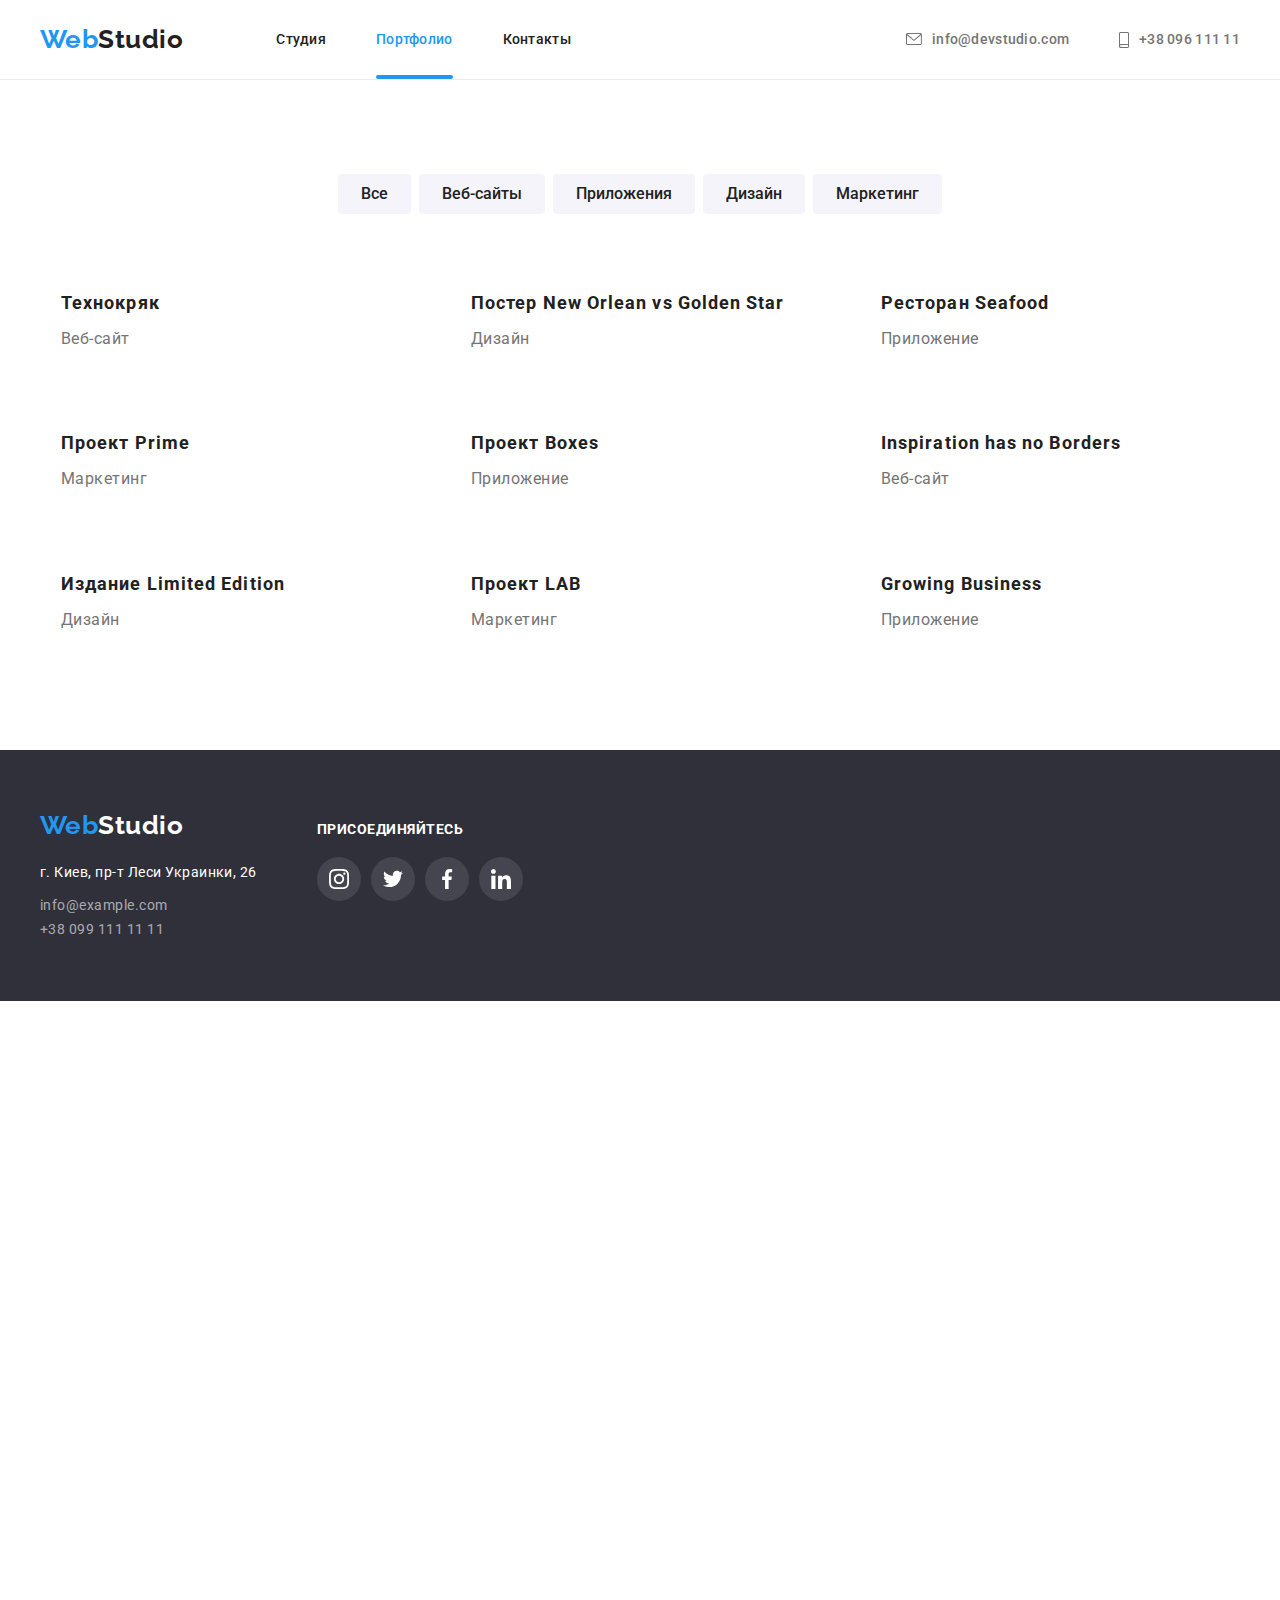
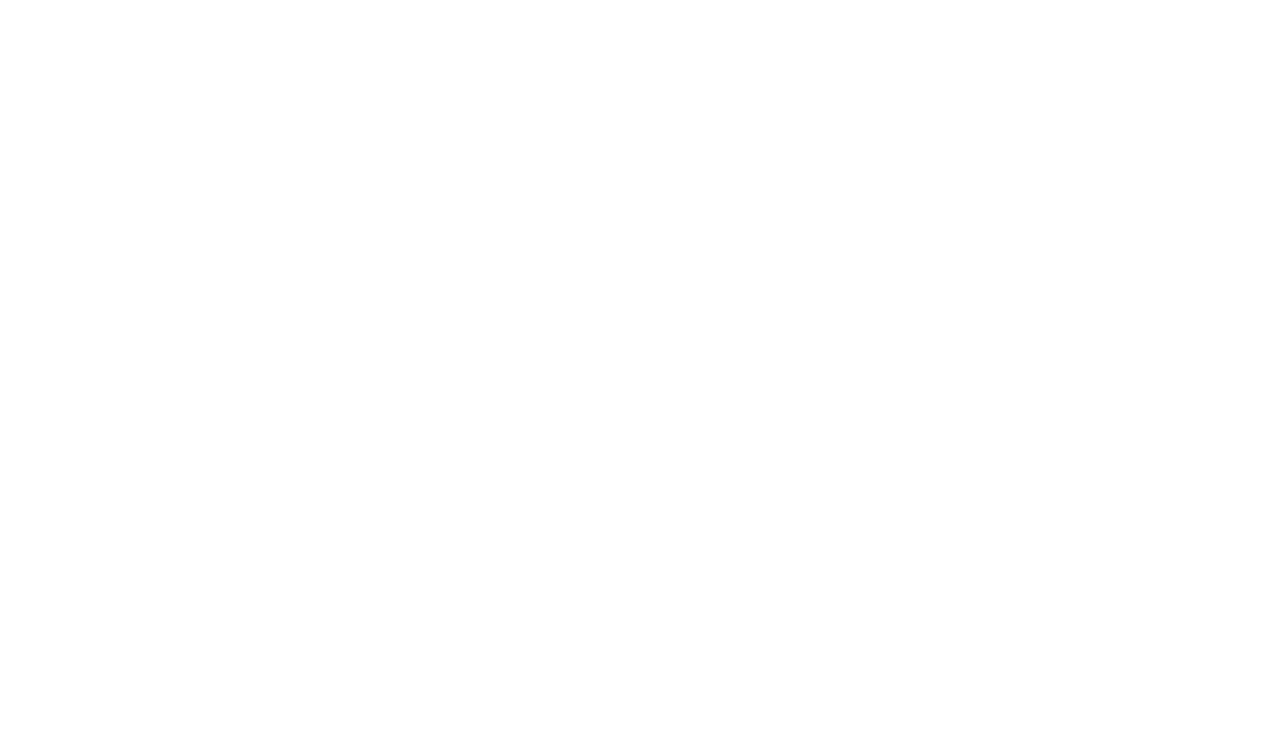
==== commit 2df38749: "s" ====
--- a/portfolio.html
+++ b/portfolio.html
@@ -55,9 +55,9 @@
                 <ul class="flex-element">
 
                     <li class="item-element">
-                        <article class="card-portfolio">
-                            <div class="thumb-portfolio">
-                                <img src="./imagesforportf/photo1.jpg" alt="Технокряк" width="370" />
+                        <a href="" class="card-portfolio">
+                            <div class="thumb-portfolio">
+                                <img src="./imagesforportf/photo1.jpg" alt="Технокряк" width="370"/>
                                 <div class="overlay">
                                     <p class="overlay-text">Технокряк это современная площадка распространения коронавируса. Компании используют эту
                                         платформу для цифрового
@@ -67,13 +67,12 @@
                             <div class="element-container">
                                 <h2 class="title"> Технокряк</h2>
                                 <p class="variety"> Веб-сайт</p>
-                            </div>
-                            
-                        </article>
-                    </li>
-
-                    <li class="item-element">
-                        <article class="card-portfolio">
+                            </div>                     
+                        </a>
+                    </li>
+
+                    <li class="item-element">
+                        <a href="" class="card-portfolio">
                             <div class="thumb-portfolio">
                                 <img src="./imagesforportf/photo2.jpg" alt="Постер New Orlean vs Golden Star"
                                     width="370" />
@@ -82,11 +81,11 @@
                                 <h2 class="title"> Постер New Orlean vs Golden Star</h2>
                                 <p class="variety"> Дизайн</p>
                             </div>
-                        </article>
-                    </li>
-
-                    <li class="item-element">
-                        <article class="card-portfolio">
+                        </a>
+                    </li>
+
+                    <li class="item-element">
+                        <a href="" class="card-portfolio">
                             <div class="thumb-portfolio">
                                 <img src="./imagesforportf/photo3.jpg" alt="Ресторан Seafood" width="370" />
                             </div>
@@ -94,11 +93,11 @@
                                 <h2 class="title"> Ресторан Seafood</h2>
                                 <p class="variety"> Приложение</p>
                             </div>
-                        </article>
-                    </li>
-
-                    <li class="item-element">
-                        <article class="card-portfolio">
+                        </a>
+                    </li>
+
+                    <li class="item-element">
+                        <a href="" class="card-portfolio">
                             <div class="thumb-portfolio">
                                 <img src="./imagesforportf/photo4.jpg" alt="Проект Prime" width="370" />
                             </div>
@@ -106,11 +105,11 @@
                                 <h2 class="title"> Проект Prime</h2>
                                 <p class="variety"> Маркетинг</p>
                             </div>
-                        </article>
-                    </li>
-
-                    <li class="item-element">
-                        <article class="card-portfolio">
+                        </a>
+                    </li>
+
+                    <li class="item-element">
+                        <a href="" class="card-portfolio">
                             <div class="thumb-portfolio">
                                 <img src="./imagesforportf/photo5.jpg" alt="Проект Boxes" width="370" />
                             </div>
@@ -118,11 +117,11 @@
                                 <h2 class="title"> Проект Boxes</h2>
                                 <p class="variety"> Приложение</p>
                             </div>
-                        </article>
-                    </li>
-
-                    <li class="item-element">
-                        <article class="card-portfolio">
+                        </a>
+                    </li>
+
+                    <li class="item-element">
+                        <a href="" class="card-portfolio">
                             <div class="thumb-portfolio">
                                 <img src="./imagesforportf/photo6.jpg" alt="Inspiration has no Borders" width="370" />
                             </div>
@@ -130,11 +129,11 @@
                                 <h2 class="title"> Inspiration has no Borders</h2>
                                 <p class="variety"> Веб-сайт</p>
                             </div>
-                        </article>
-                    </li>
-
-                    <li class="item-element">
-                        <article class="card-portfolio">
+                        </a>
+                    </li>
+
+                    <li class="item-element">
+                        <a href="" class="card-portfolio">
                             <div class="thumb-portfolio">
                                 <img src="./imagesforportf/photo7.jpg" alt="Издание Limited Edition" width="370" />
                             </div>
@@ -142,11 +141,11 @@
                                 <h2 class="title"> Издание Limited Edition</h2>
                                 <p class="variety"> Дизайн</p>
                             </div>
-                        </article>
-                    </li>
-
-                    <li class="item-element">
-                        <article class="card-portfolio">
+                        </a>
+                    </li>
+
+                    <li class="item-element">
+                        <a href="" class="card-portfolio">
                             <div class="thumb-portfolio">
                                 <img src="./imagesforportf/photo8.jpg" alt="Проект LAB" width="370" />
                             </div>
@@ -154,11 +153,11 @@
                                 <h2 class="title"> Проект LAB</h2>
                                 <p class="variety"> Маркетинг</p>
                             </div>
-                        </article>
-                    </li>
-
-                    <li class="item-element">
-                        <article class="card-portfolio">
+                        </a>
+                    </li>
+
+                    <li class="item-element">
+                        <a href="" class="card-portfolio">
                             <div class="thumb-portfolio">
                                 <img src="./imagesforportf/photo9.jpg" alt="Growing Business" width="370" />
                             </div>
@@ -166,7 +165,7 @@
                                 <h2 class="title"> Growing Business</h2>
                                 <p class="variety"> Приложение</p>
                             </div>
-                        </article>
+                        </a>
                     </li>
                 </ul>
             </div>
--- a/css/styles.css
+++ b/css/styles.css
@@ -60,7 +60,7 @@
 }
  
 .page-header {
-  border-bottom: 1px;
+  border-bottom: 1px solid #ECECEC;
   position: fixed;
   top: 0;
   left: 0;
@@ -81,6 +81,21 @@
   align-items: center;
 }
 
+.current {
+  position: relative;
+}
+
+.current::after {
+  content:"";
+  display: block;
+  position: absolute;
+  bottom: 0;
+  width: 100%;
+  height: 4px;
+  border-radius: 2px;
+  background-color: #2196F3;
+}
+
 
 .site-nav {
   display: flex;
@@ -101,7 +116,6 @@
   margin-right: 10px;
 }
 
-
 /*.site-nav .item {
   outline:1px solid red;
   background-color: blue;
@@ -119,7 +133,6 @@
 .site-nav .item + .item {
   margin-left: 50px;
 }
-
 
 .site-nav .link {
   display: block;
@@ -148,7 +161,6 @@
   color: var(--accent-color);
 }
 
-
 .contacts {
   background-color: var(--primary-white-color);
   margin-left: auto;
@@ -161,7 +173,6 @@
   margin-left: 50px;
 }
 
-
 /* Logo */
 .page-logo__header {
   color: var(--accent-color);
@@ -181,8 +192,6 @@
 a {
   text-decoration: none;
 }
-
-
 
 .contacts .mail {
   color: var(--primary-text-color);
@@ -196,7 +205,8 @@
   /*margin-right: 50px;*/
 }
 
-.contacts .mail:hover {
+.contacts .mail:hover,
+.contacts .mail:focus {
   color: var(--accent-color);
 }
 .contacts .phone {
@@ -210,7 +220,8 @@
   display: flex;
   align-items: center;
 }
-.contacts .phone:hover {
+.contacts .phone:hover,
+.contacts .phone:focus {
   color: var(--accent-color);
 }
 
@@ -301,7 +312,7 @@
   box-sizing: inherit;
 }*/
 
-.button {
+.button-hero {
   border-radius: 4px;
   padding: 10px 32px;
   color: var(--title-text-color);
@@ -320,7 +331,7 @@
   
 }
 
-.button {
+.button-hero {
   display: block;
   background-color: var(--accent-color);
   color: var(--primary-white-color);
@@ -354,9 +365,34 @@
   min-height: 581px;
   min-width: 528px;
   background-color: var(--primary-white-color);
+  border-radius: 3px;
 
   padding-top: 221px;
 }
+
+/*КНОПКА МОДАЛЬНОГО ВІКНА*/
+.icon-modal-svg {
+  width: 11px;
+  height: 11px;
+  fill: #000000;
+}
+
+.item-modal {
+  display: flex;
+  align-items: center;
+  justify-content: center;
+  width: 30px;
+  height: 30px;
+  border-radius: 50%;
+  outline: 1px solid rgba(0, 0, 0, 0.1);
+}
+
+.close-button {
+  position: absolute;
+  top: 8px;
+  right: 8px;
+}
+  
 
 /* section*/
 
@@ -415,6 +451,33 @@
   margin-right: 0px;
 }
 
+.thumb-studio {
+  position: relative;
+}
+
+.thumb-studio::before {
+  display: inline-block;
+  content:"";
+  width: 370px;
+  height: 70px;
+  bottom: 0;
+  background-color: rgba(47, 48, 58, 0.8);
+  position: absolute;
+}
+
+.overlay-studio {
+  position: absolute;
+  bottom: 0;
+}
+
+.overlay-studio-text {
+  font-family: Roboto, sans-serif;
+  font-weight: bold;
+  font-style: normal;
+  font-size: 14px;
+  color: var(--primary-white-color);
+}
+
 /* Features */
 
 /*.title-list {
@@ -430,8 +493,7 @@
   display: flex;
   display: inline-block;
   margin-top: 94px;
-  margin-bottom: 94px;*/
-}
+  margin-bottom: 94px;}*/
 
 /*.feature-list .container {
   background-color: #e5e5e5;
@@ -548,6 +610,12 @@
 
 /* Our team*/
 
+.card {
+  box-shadow: 0px 1px 3px rgb(0 0 0 / 12%), 0px 1px 1px rgb(0 0 0 / 14%), 0px 2px 1px rgb(0 0 0 / 20%);
+  border-radius: 0px 0px 4px 4px;
+}
+}
+
 img {
   display: block;
   max-width: 100%;
@@ -699,20 +767,34 @@
    justify-content: center;
  }
  
+.item-icons .clients-icons-link {
+  color: var(--primary-text-color);
+ }
+
  .section-title {
    /*margin-top: 94px;*/
    margin-bottom: 50px;
  }
  
-
-.item-icons{
+.clients-icons-link{
   display: flex;
   align-items: center;
   justify-content: center;
   height: 92px;
-  flex-basis: calc(100% / 6 - 30px);
+  
   border: 1px solid #AFB1B8;
   border-radius: 4px;
+  transition: color 250ms cubic-bezier(0.4, 0, 0.2, 1), 
+  border-color 250ms cubic-bezier(0.4, 0, 0.2, 1);
+}
+
+.clients-icons-link:hover,
+.clients-icons-link:focus {
+  border-color: var(--accent-color);
+}
+
+.item-icons {
+ flex-basis: calc(100% / 6 - 30px);
 }
 
 .item-icons:not(:last-child) {
@@ -720,16 +802,15 @@
  
 }
 
-
 .clients-icons-svg {
-  fill: #AFB1B8;
+  fill: currentColor;
   display: flex;
   text-align: center;
 }
 
 .clients-icons-svg:hover,
 .clients-icons-svg:focus {
-  fill: var(--accent-color);
+  fill: currentColor;
 }
 
 /*.icons-set {
@@ -746,6 +827,9 @@
 /* Footer*/
 .footer {
   background-color: #2f303a;
+  padding-top: 60px;
+  padding-bottom: 60px;
+
 }
 
 .logo-container {
@@ -842,6 +926,7 @@
   font-weight: normal;
   font-size: 14px;
   line-height: 1.7;
+  margin-bottom: 9px;
 }
 
 /* FOOTER Social networks */
@@ -853,11 +938,12 @@
 
 .footer-networks {
   color:var(--primary-white-color);
-  font-style: normal;
+  font-style: bold;
   font-weight: bold;
-  font-size: 16px;
+  font-size: 14px;
   line-height: 16px;
   margin-bottom: 20px;
+  text-transform: uppercase;
 }
 
 .social-icons-footer {
@@ -929,19 +1015,46 @@
 
   color: var(--title-text-color);
 
+  position: relative;
+  font-family: Roboto, sans-serif;
   font-weight: 500;
   font-size: 16px;
   line-height: 1.6;
   text-align: center;
   min-width: 73px;
-}
-
+
+  /*transition-property: background-color;
+  transition-duration: 250ms;
+  transition-timing-function: cubic-bezier(0.4, 0, 0.2, 1);*/
+
+  transition: background-color 250ms cubic-bezier(0.4, 0, 0.2, 1),
+  color 250ms cubic-bezier(0.4, 0, 0.2, 1);
+}
 
 .filter .portf-button:hover,
 .filter .portf-button:focus {
   background-color: var(--accent-color);
   color: var(--primary-white-color);
   outline: auto;
+}
+
+
+.portf-button::after {
+  content:"";
+  display: block;
+  width: 100%;
+  height: 2px;
+  background-color: rgba(0, 0, 0, 0.1);
+  position: absolute;
+  left: 0;
+  bottom: 0;
+  opacity: 0;
+  transition: opacity 250ms cubic-bezier(0.4, 0, 0.2, 1);
+}
+
+.portf-button:hover::after,
+.portf-button:focus::after {
+  opacity: 1;
 }
 
 
@@ -979,7 +1092,7 @@
 }
 
 .flex-element > .item-element{
-  flex-basis: calc(100% / 3 -30px);
+  flex-basis: calc(100% / 3 - 30px);
   margin-left: 30px;
   margin-top: 30px;
 }
@@ -988,11 +1101,10 @@
   outline: 1px solid transparent;
 }
 
-.item-element * {
-  outline: 1px solid transparent;
-  z-index: 40;
-}
-
+.card-portfolio:hover,
+.card-portfolio:focus {
+  box-shadow: 0px 1px 3px rgb(0 0 0 / 12%), 0px 1px 1px rgb(0 0 0 / 14%), 0px 2px 1px rgb(0 0 0 / 20%);
+}
 .element-container {
   margin-left: auto;
   margin-right: auto;
@@ -1005,7 +1117,6 @@
   margin-bottom: 4px;
 }
 
-
 .item-element:nth-child(3n) {
   margin-right: 0;
 }
@@ -1023,11 +1134,9 @@
 }
 
 
-
 .flex-element:nth-child(3n) {
   margin-right: 0;
 }
-
 
 .feature-list-portfolio .title {
   margin-top: 0;
@@ -1076,20 +1185,26 @@
 
 .overlay {
   position: absolute;
-  top: 50%;
-  left: 50%;
+  top: 0;
+  background-color: rgba(33, 150, 243, 0.9);
+  width: 100%;
+  height: 100%;
+  padding: 30px;
   outline: 3px solid green;
-  transform: translate(-50%, -50%);
+  transform: translatey(100%);
   opacity: 0;
-}
-
-.card-portfolio :hover .overlay,
-.card-portfolio :focus .overlay{
+  box-sizing: border-box;
+}
+
+.card-portfolio:hover .overlay,
+.card-portfolio:focus .overlay{
+  transform:translatey(0);
   opacity: 1;
 }
 
 .thumb-portfolio {
   position: relative;
+  overflow: hidden;
 }
 
 .overlay-text {
@@ -1101,7 +1216,7 @@
   line-height: 133%;
 }
 
-.thumb-portfolio::before {
+.thumb-portfolio {
 display: inline-block;
 position: absolute;
 content: "";
@@ -1109,13 +1224,20 @@
 height: 100%;
 background-color: rgba(33, 150, 243, 0.9);
 opacity: 0;
-}
-
-.thumb-portfolio:hover::before,
-.thumb-portfolio:focus::before {
+transform:translateY(100%);
+transition: transform 250ms cubic-bezier(0.4, 0, 0.2, 1);
+}
+
+.thumb-portfolio:hover,
+.thumb-portfolio:focus {
   opacity: 1;
 }
 
 /*.item-element {
   overflow: hidden;
-}*/+}*/
+
+.item-element:hover .thumb-portfolio::before {
+  transform:translateY(0);
+}
+
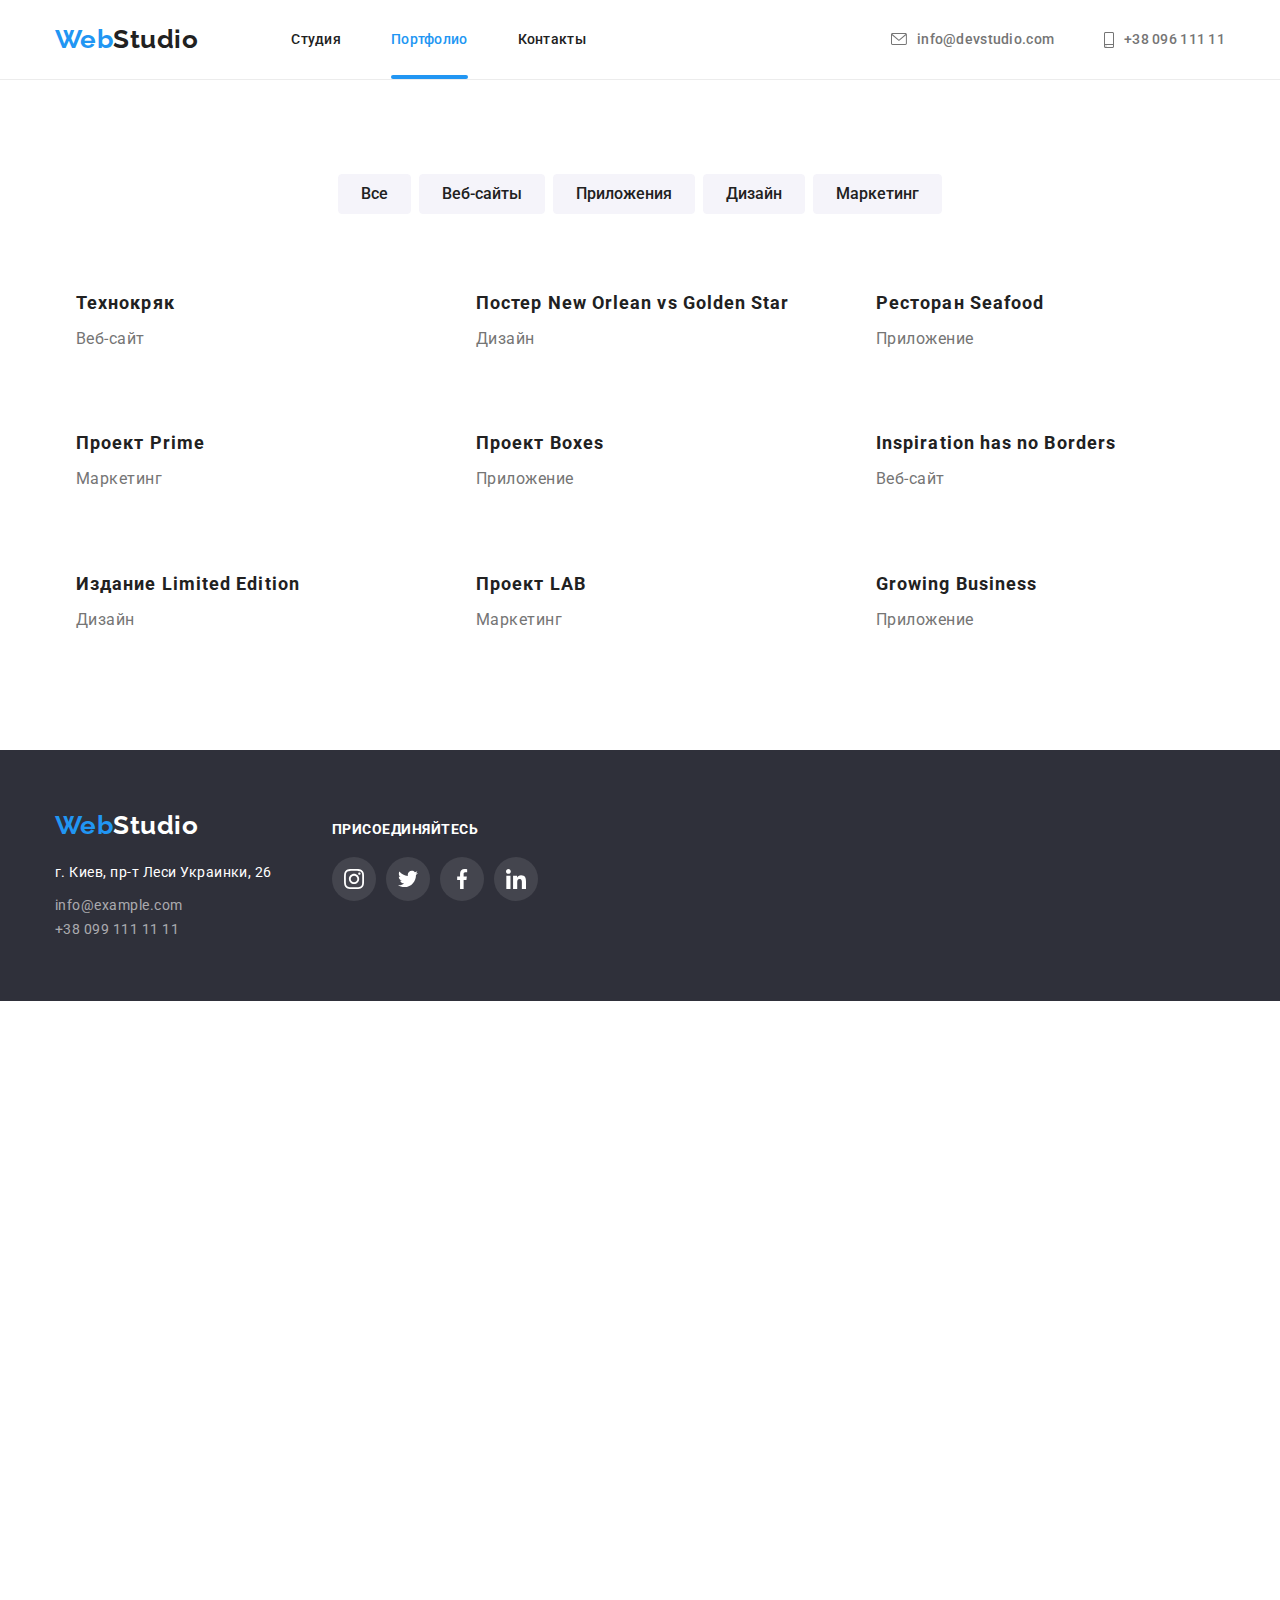
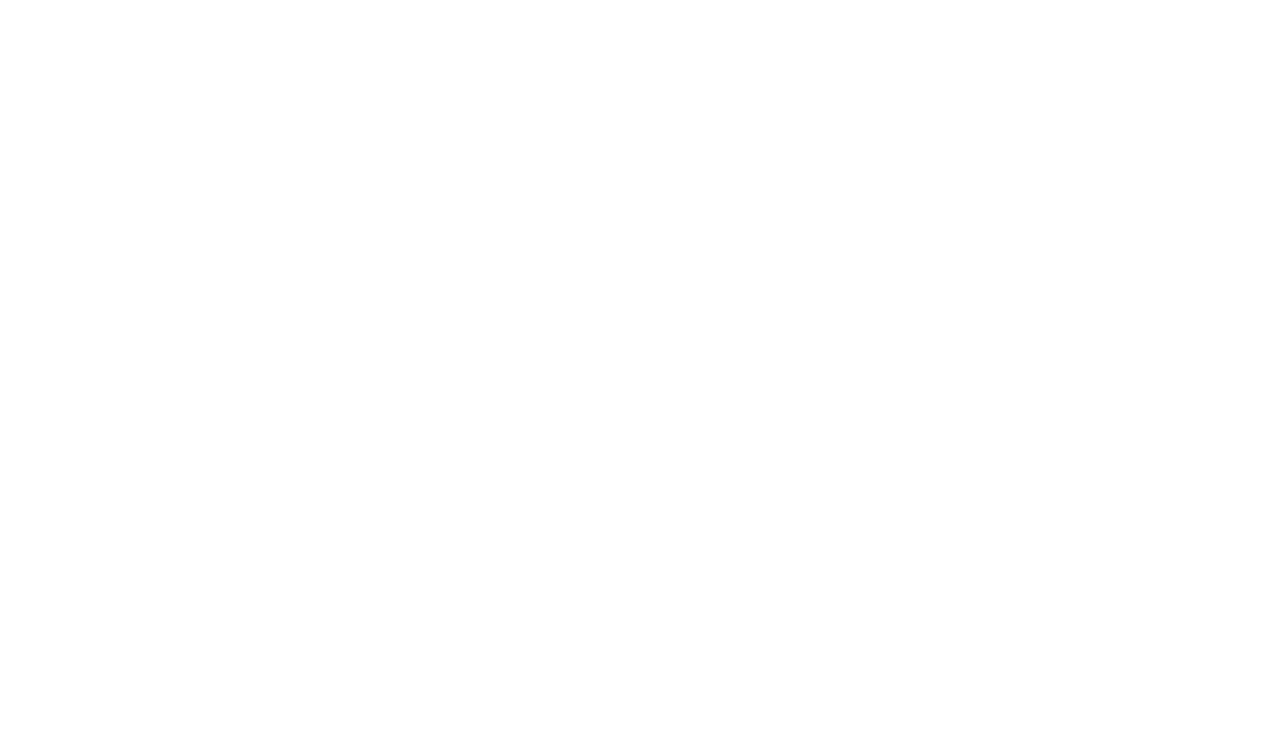
==== commit 97d4fcae: "Update portfolio.html" ====
--- a/portfolio.html
+++ b/portfolio.html
@@ -9,7 +9,8 @@
     <link
         href="https://fonts.googleapis.com/css2?family=Raleway:wght@700&family=Roboto:wght@400;500;700;900&display=swap"
         rel="stylesheet">
-
+    <link rel="stylesheet"
+        href="https://cdnjs.cloudflare.com/ajax/libs/modern-normalize/1.0.0/modern-normalize.min.css">
     <link rel="stylesheet" href="./css/styles.css">
 </head>
 
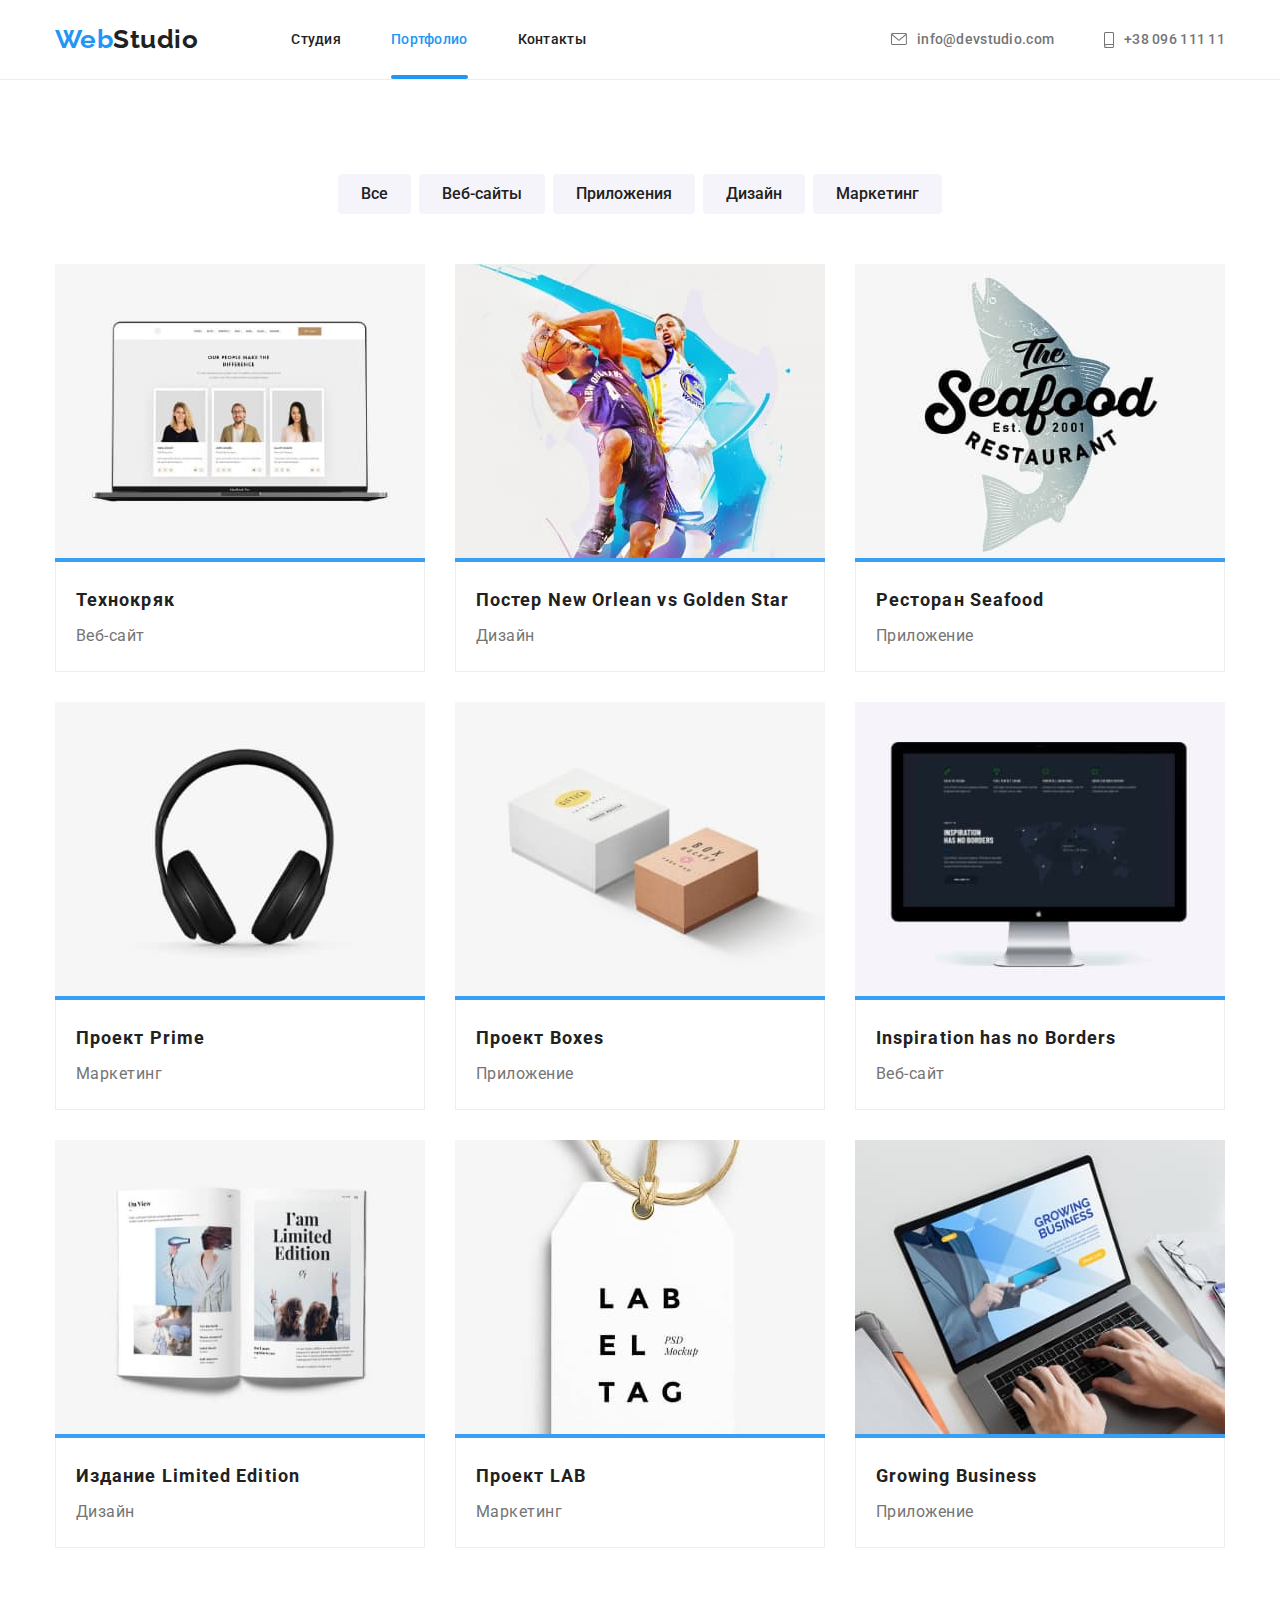
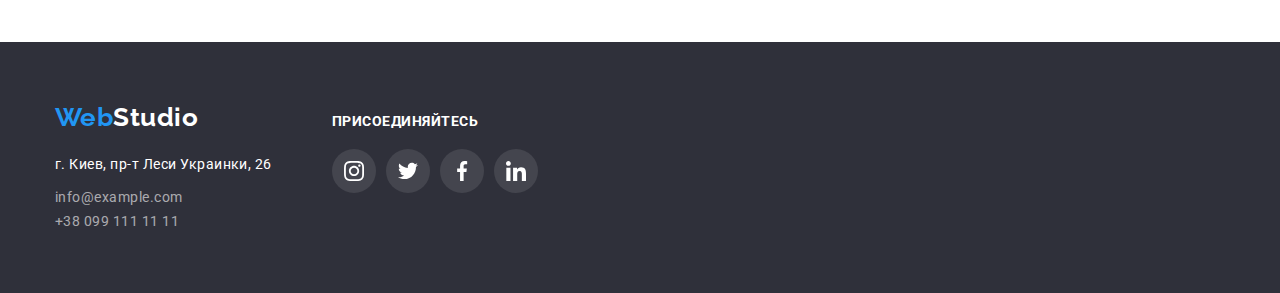
==== commit ba5dc5e8: "nm" ====
--- a/portfolio.html
+++ b/portfolio.html
@@ -77,6 +77,11 @@
                             <div class="thumb-portfolio">
                                 <img src="./imagesforportf/photo2.jpg" alt="Постер New Orlean vs Golden Star"
                                     width="370" />
+                                    <div class="overlay">
+                                        <p class="overlay-text">Технокряк это современная площадка распространения коронавируса. Компании используют эту
+                                            платформу для цифрового
+                                            шпионажа и атак на защищённые сервера конкурентов.</p>
+                                    </div>
                             </div>
                             <div class="element-container">
                                 <h2 class="title"> Постер New Orlean vs Golden Star</h2>
@@ -89,6 +94,11 @@
                         <a href="" class="card-portfolio">
                             <div class="thumb-portfolio">
                                 <img src="./imagesforportf/photo3.jpg" alt="Ресторан Seafood" width="370" />
+                                <div class="overlay">
+                                    <p class="overlay-text">Технокряк это современная площадка распространения коронавируса. Компании используют эту
+                                        платформу для цифрового
+                                        шпионажа и атак на защищённые сервера конкурентов.</p>
+                                </div>
                             </div>
                             <div class="element-container">
                                 <h2 class="title"> Ресторан Seafood</h2>
@@ -101,6 +111,11 @@
                         <a href="" class="card-portfolio">
                             <div class="thumb-portfolio">
                                 <img src="./imagesforportf/photo4.jpg" alt="Проект Prime" width="370" />
+                                <div class="overlay">
+                                    <p class="overlay-text">Технокряк это современная площадка распространения коронавируса. Компании используют эту
+                                        платформу для цифрового
+                                        шпионажа и атак на защищённые сервера конкурентов.</p>
+                                </div>
                             </div>
                             <div class="element-container">
                                 <h2 class="title"> Проект Prime</h2>
@@ -113,6 +128,11 @@
                         <a href="" class="card-portfolio">
                             <div class="thumb-portfolio">
                                 <img src="./imagesforportf/photo5.jpg" alt="Проект Boxes" width="370" />
+                                <div class="overlay">
+                                    <p class="overlay-text">Технокряк это современная площадка распространения коронавируса. Компании используют эту
+                                        платформу для цифрового
+                                        шпионажа и атак на защищённые сервера конкурентов.</p>
+                                </div>
                             </div>
                             <div class="element-container">
                                 <h2 class="title"> Проект Boxes</h2>
@@ -125,6 +145,11 @@
                         <a href="" class="card-portfolio">
                             <div class="thumb-portfolio">
                                 <img src="./imagesforportf/photo6.jpg" alt="Inspiration has no Borders" width="370" />
+                                <div class="overlay">
+                                    <p class="overlay-text">Технокряк это современная площадка распространения коронавируса. Компании используют эту
+                                        платформу для цифрового
+                                        шпионажа и атак на защищённые сервера конкурентов.</p>
+                                </div>
                             </div>
                             <div class="element-container">
                                 <h2 class="title"> Inspiration has no Borders</h2>
@@ -137,6 +162,11 @@
                         <a href="" class="card-portfolio">
                             <div class="thumb-portfolio">
                                 <img src="./imagesforportf/photo7.jpg" alt="Издание Limited Edition" width="370" />
+                                <div class="overlay">
+                                    <p class="overlay-text">Технокряк это современная площадка распространения коронавируса. Компании используют эту
+                                        платформу для цифрового
+                                        шпионажа и атак на защищённые сервера конкурентов.</p>
+                                </div>
                             </div>
                             <div class="element-container">
                                 <h2 class="title"> Издание Limited Edition</h2>
@@ -149,6 +179,11 @@
                         <a href="" class="card-portfolio">
                             <div class="thumb-portfolio">
                                 <img src="./imagesforportf/photo8.jpg" alt="Проект LAB" width="370" />
+                                <div class="overlay">
+                                    <p class="overlay-text">Технокряк это современная площадка распространения коронавируса. Компании используют эту
+                                        платформу для цифрового
+                                        шпионажа и атак на защищённые сервера конкурентов.</p>
+                                </div>
                             </div>
                             <div class="element-container">
                                 <h2 class="title"> Проект LAB</h2>
@@ -161,6 +196,11 @@
                         <a href="" class="card-portfolio">
                             <div class="thumb-portfolio">
                                 <img src="./imagesforportf/photo9.jpg" alt="Growing Business" width="370" />
+                                <div class="overlay">
+                                    <p class="overlay-text">Технокряк это современная площадка распространения коронавируса. Компании используют эту
+                                        платформу для цифрового
+                                        шпионажа и атак на защищённые сервера конкурентов.</p>
+                                </div>
                             </div>
                             <div class="element-container">
                                 <h2 class="title"> Growing Business</h2>
--- a/css/styles.css
+++ b/css/styles.css
@@ -1109,7 +1109,8 @@
   margin-left: auto;
   margin-right: auto;
   padding: 20px;
-  border: 1px solid transparent;
+  border: 1px solid #eeeeee;
+  border-top: none;
   background-color: var(--primary-white-color);
 }
 
@@ -1194,17 +1195,14 @@
   transform: translatey(100%);
   opacity: 0;
   box-sizing: border-box;
+  transition: background-color 250ms cubic-bezier(0.4, 0, 0.2, 1),
+  color 250ms cubic-bezier(0.4, 0, 0.2, 1);
 }
 
 .card-portfolio:hover .overlay,
 .card-portfolio:focus .overlay{
   transform:translatey(0);
   opacity: 1;
-}
-
-.thumb-portfolio {
-  position: relative;
-  overflow: hidden;
 }
 
 .overlay-text {
@@ -1217,15 +1215,15 @@
 }
 
 .thumb-portfolio {
-display: inline-block;
-position: absolute;
-content: "";
-width: 100%;
-height: 100%;
+/*display: inline-block;*/
+position: relative;
+overflow: hidden;
+/*width: 100%;
+height: 100%;*/
 background-color: rgba(33, 150, 243, 0.9);
-opacity: 0;
-transform:translateY(100%);
-transition: transform 250ms cubic-bezier(0.4, 0, 0.2, 1);
+/*opacity: 0;*/
+/*transform:translateY(100%);
+transition: transform 250ms cubic-bezier(0.4, 0, 0.2, 1);*/
 }
 
 .thumb-portfolio:hover,
